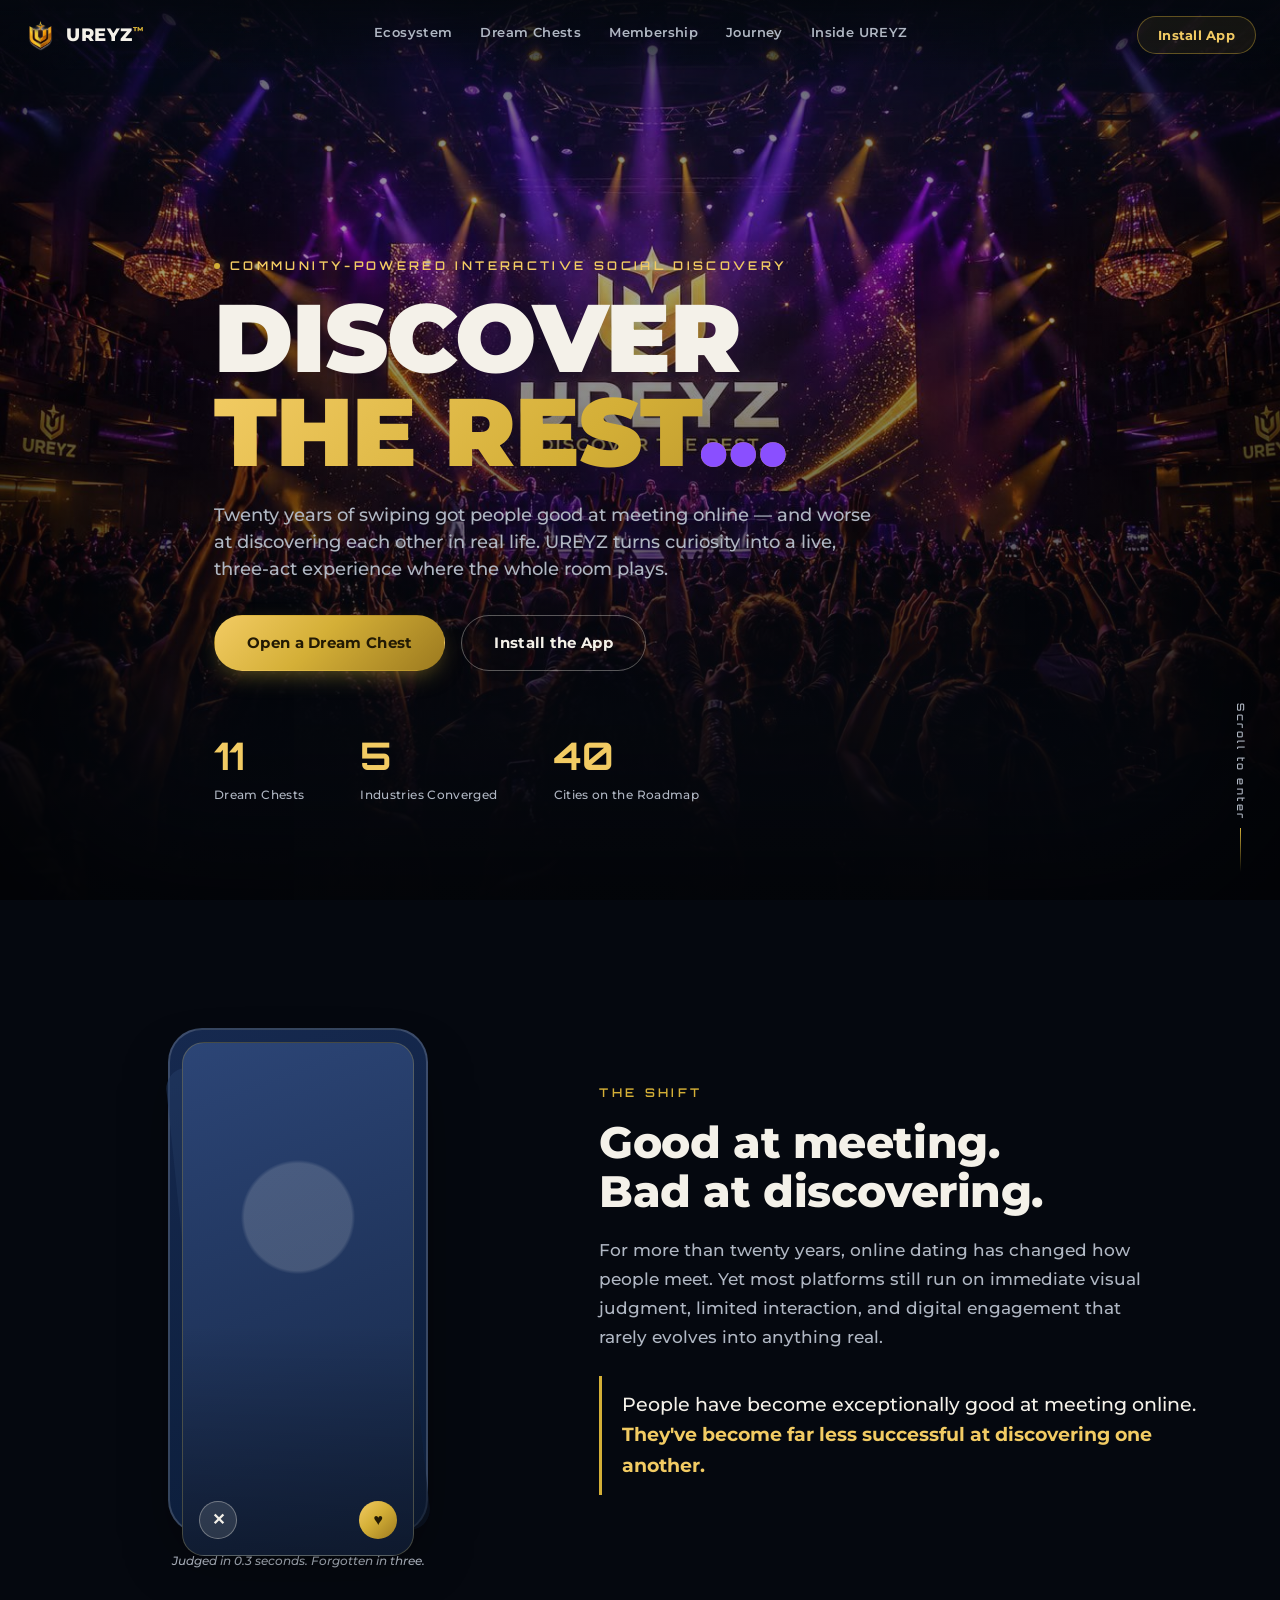
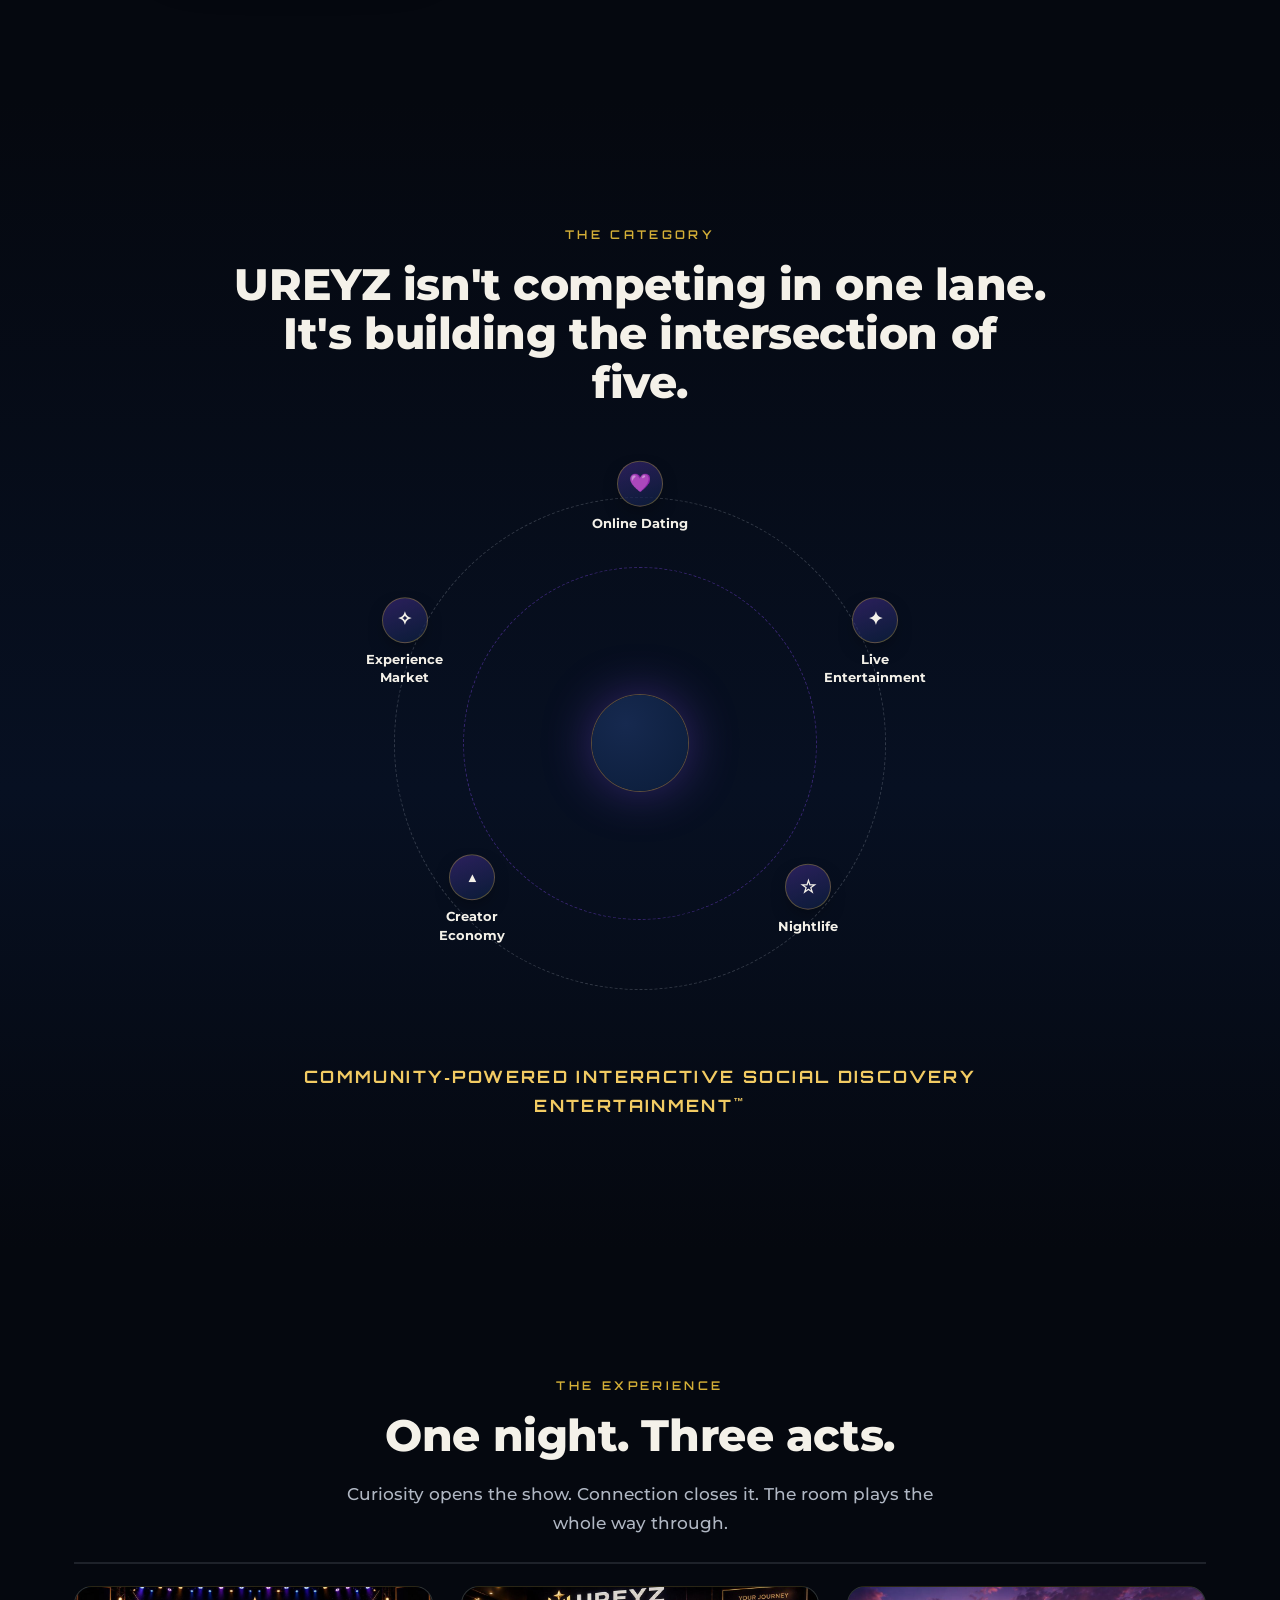
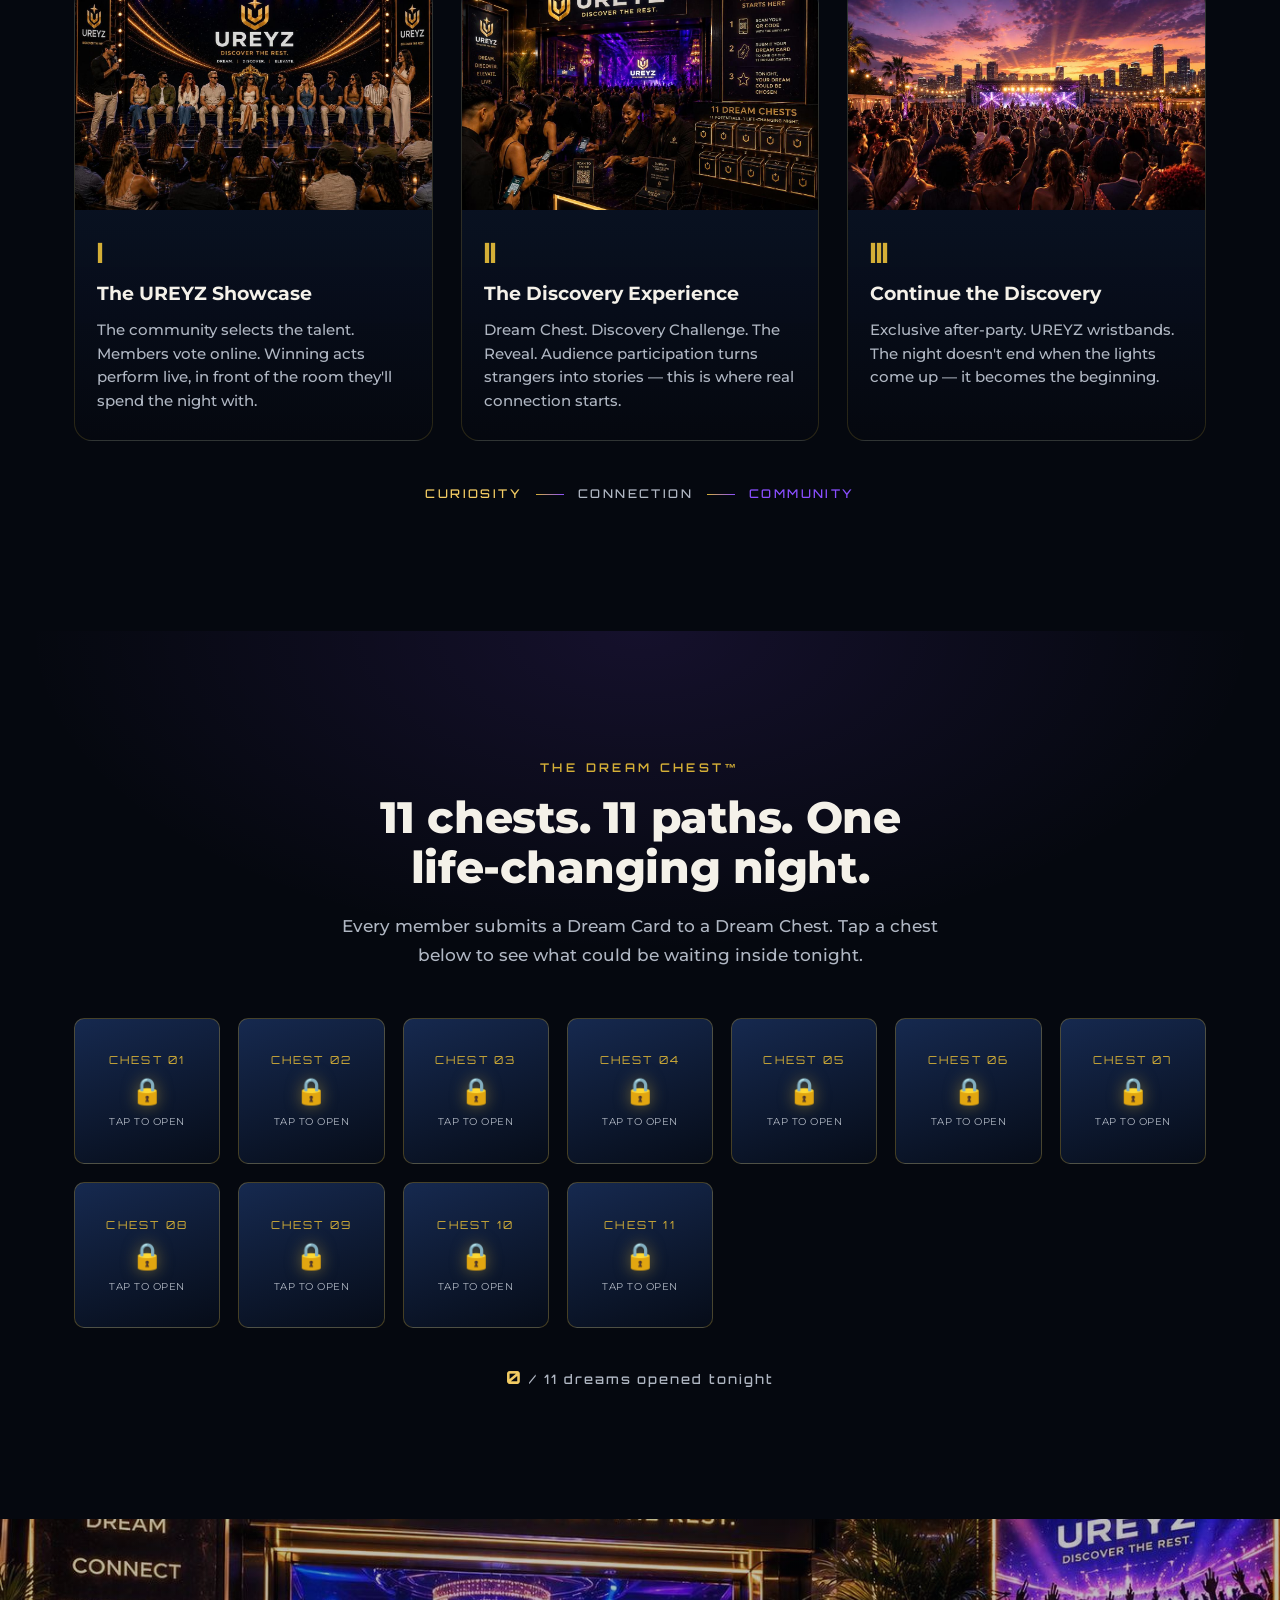
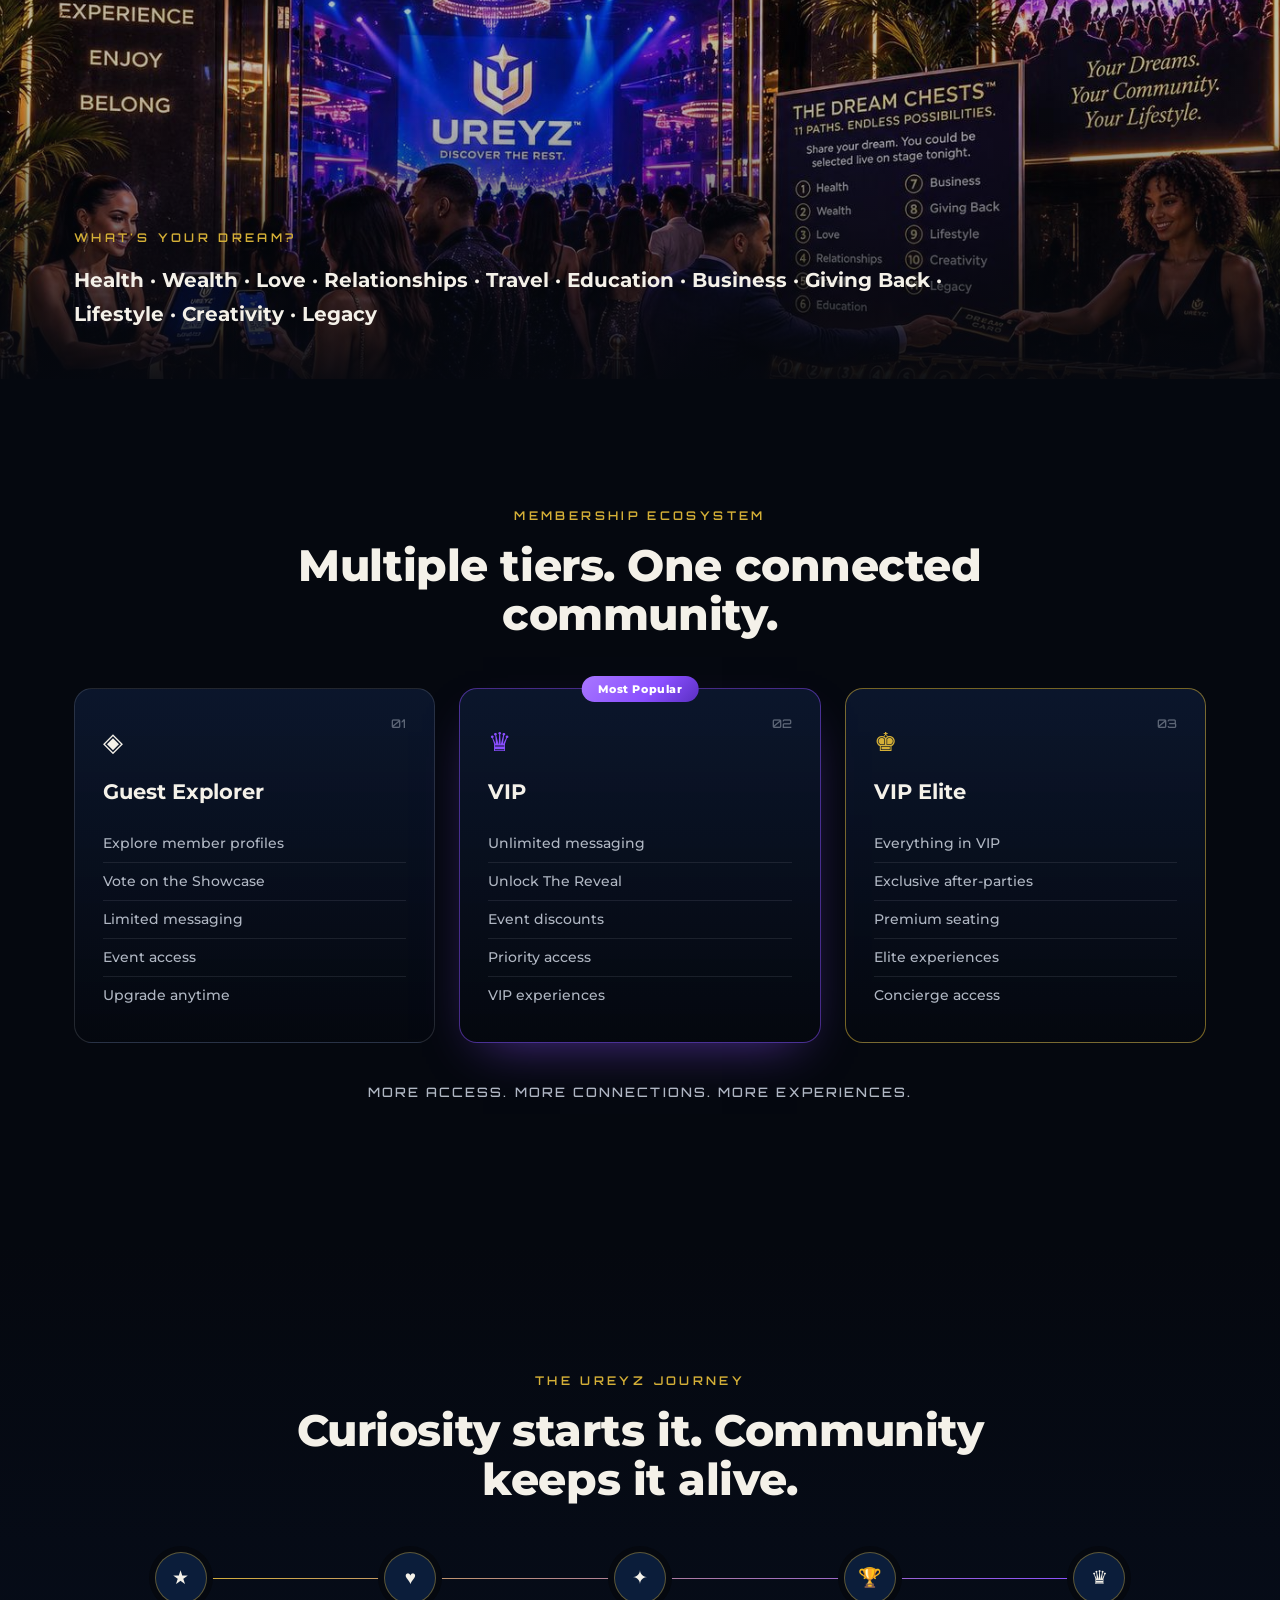
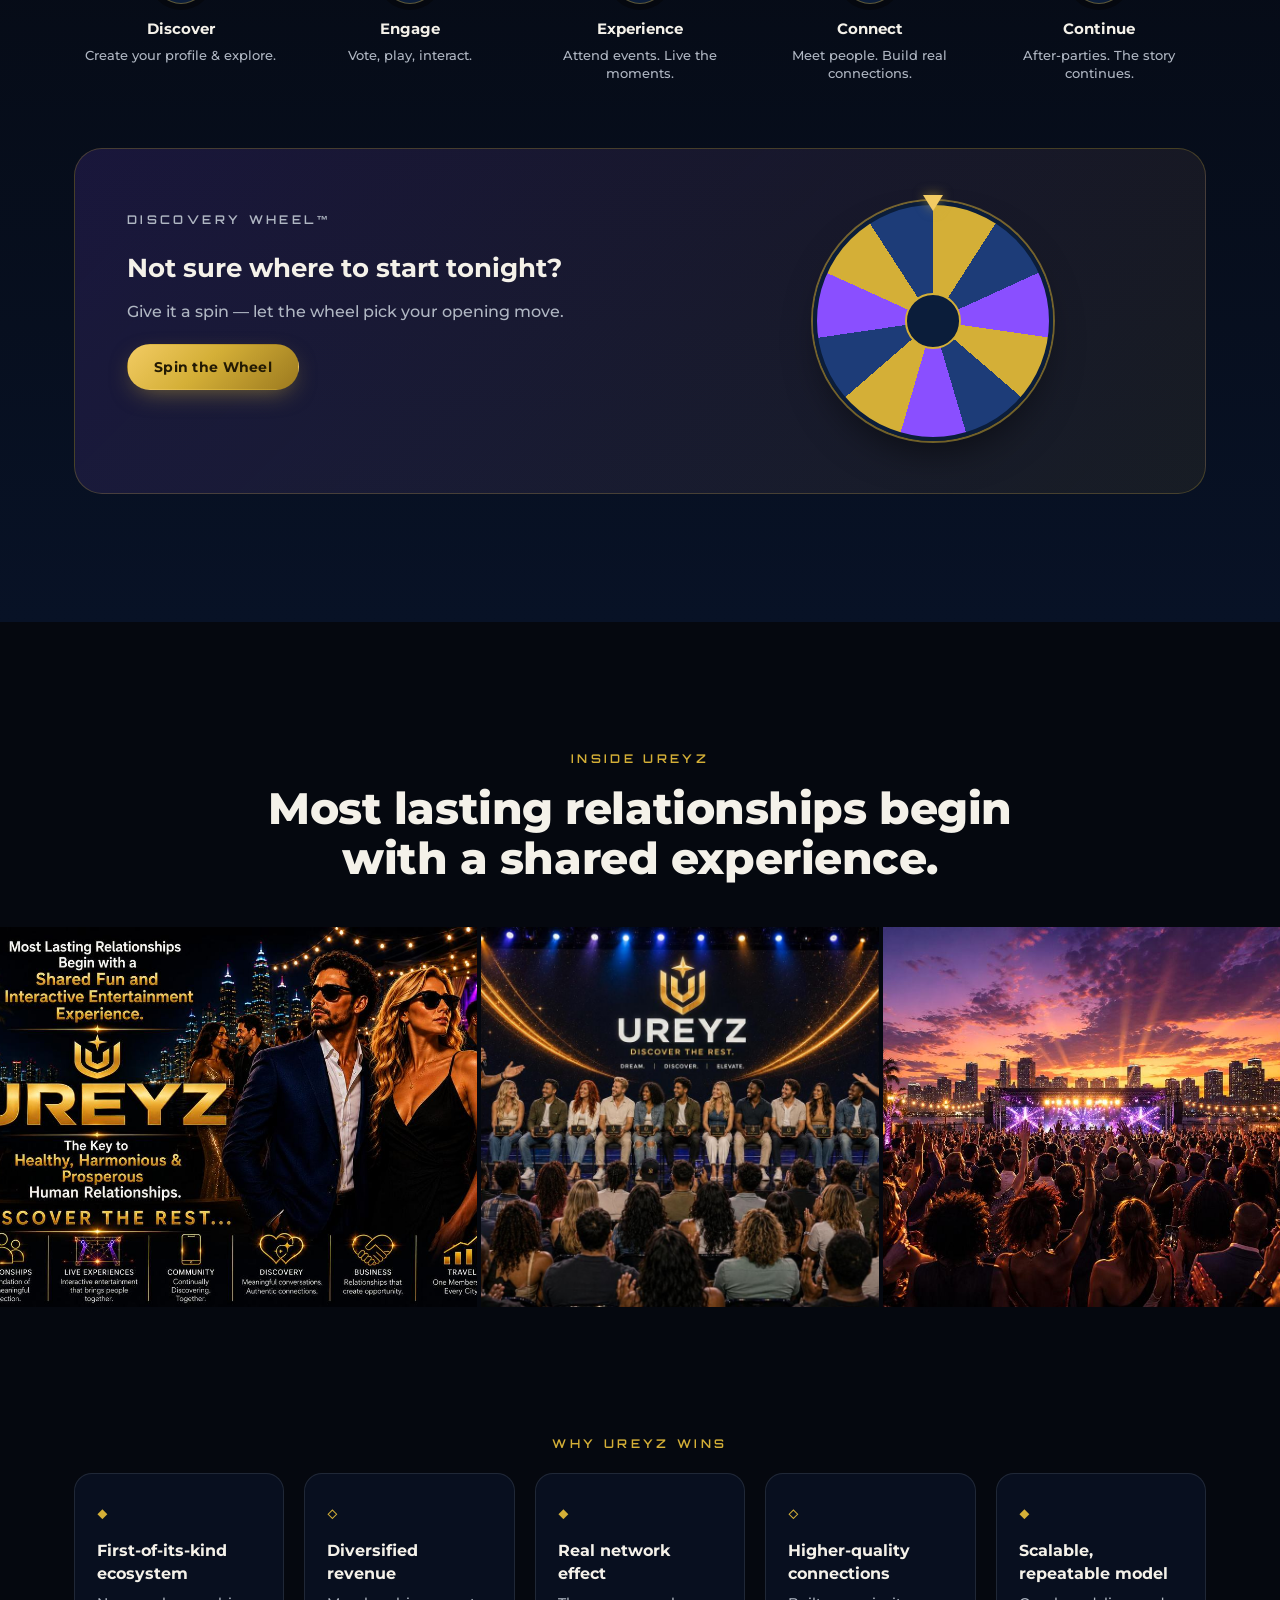
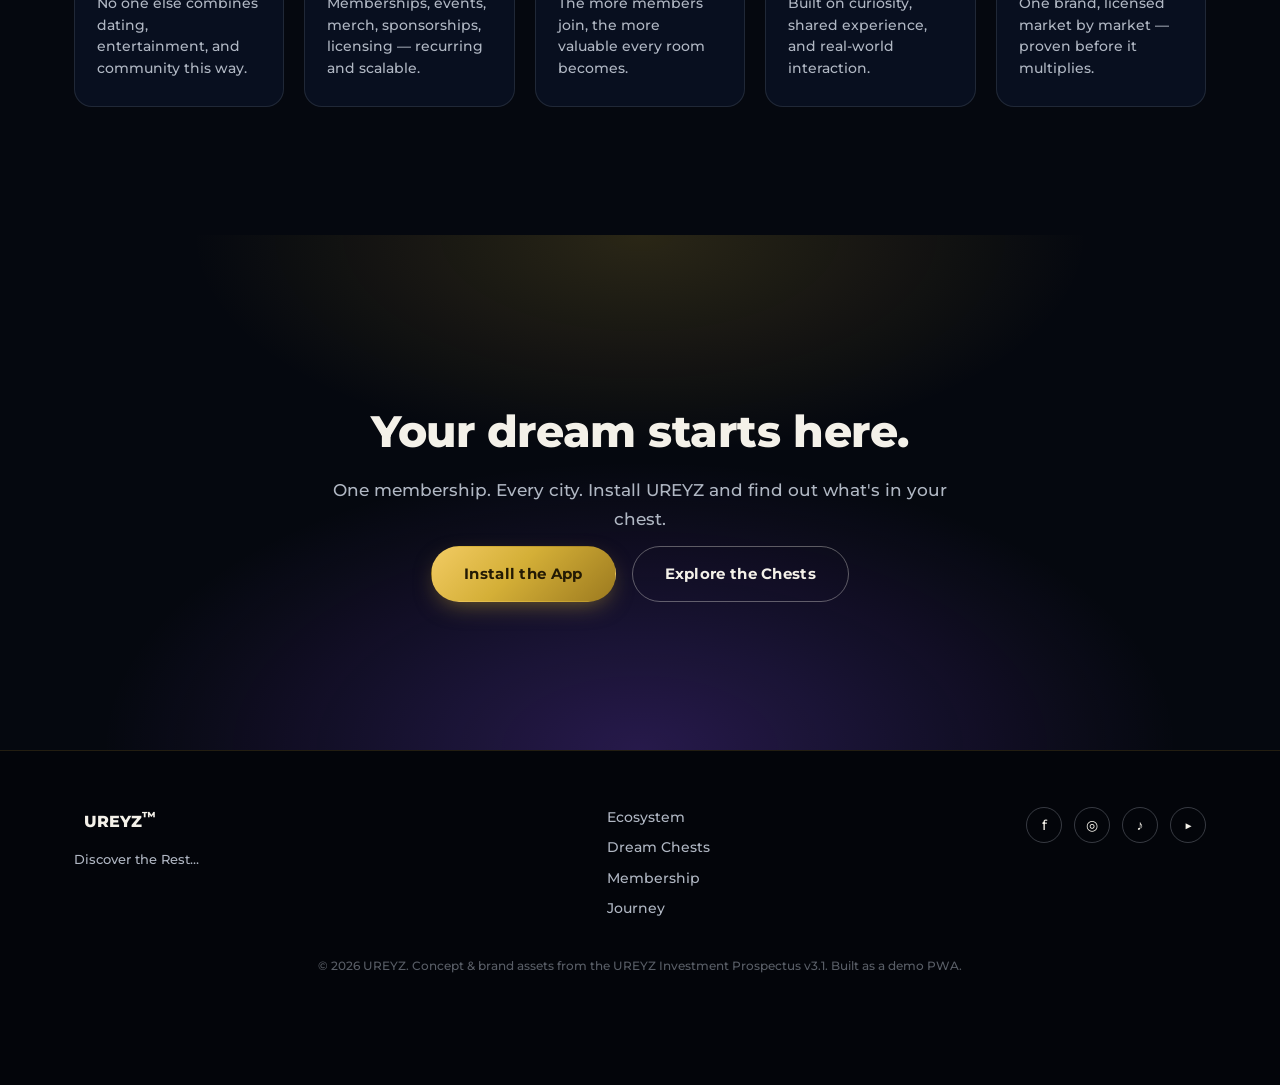
==== standalone.html @ c26787ba "Add files via upload" ====
<!DOCTYPE html>
<html lang="en">
<head>
<meta charset="UTF-8">
<meta name="viewport" content="width=device-width, initial-scale=1, viewport-fit=cover">
<title>UREYZ — Discover the Rest.</title>
<meta name="description" content="UREYZ is community-powered interactive social discovery entertainment. Dream Chests, live showcases, and real connections — one membership, every city.">
<meta name="theme-color" content="#0B1D3A">

<meta name="apple-mobile-web-app-capable" content="yes">
<meta name="apple-mobile-web-app-status-bar-style" content="black-translucent">
<meta name="apple-mobile-web-app-title" content="UREYZ">

<link rel="preconnect" href="https://fonts.googleapis.com">
<link rel="preconnect" href="https://fonts.gstatic.com" crossorigin>
<link href="https://fonts.googleapis.com/css2?family=Montserrat:ital,wght@0,400;0,500;0,600;0,700;0,800;0,900;1,600&family=Orbitron:wght@500;700;900&display=swap" rel="stylesheet">

<style>
/* =========================================================
   UREYZ — Design Tokens
   Navy #0B1D3A · Void #05080F · Royal Blue #1D3C78
   Gold #D4AF37 · Purple #8A4FFF · Silver #B0B7C3
   Display/Body: Montserrat · HUD accent: Orbitron
   ========================================================= */
:root{
  --navy: #0B1D3A;
  --void: #05080F;
  --royal: #1D3C78;
  --royal-soft: #16294f;
  --gold: #D4AF37;
  --gold-bright: #F2CB63;
  --purple: #8A4FFF;
  --purple-soft: #6a3ad1;
  --silver: #B0B7C3;
  --ivory: #F4F1E9;

  --grad-gold: linear-gradient(135deg, #F2CB63 0%, #D4AF37 45%, #9c7a1f 100%);
  --grad-purple: linear-gradient(135deg, #a877ff 0%, #8A4FFF 60%, #5a2fc2 100%);
  --grad-bg: radial-gradient(120% 100% at 50% -10%, #142a52 0%, #0B1D3A 45%, #05080F 100%);

  --font-display: 'Montserrat', sans-serif;
  --font-hud: 'Orbitron', sans-serif;

  --radius-sm: 10px;
  --radius-md: 18px;
  --radius-lg: 28px;

  --ease: cubic-bezier(.16,.84,.44,1);
  --section-pad: clamp(64px, 10vw, 128px);
}

*,*::before,*::after{ box-sizing:border-box; }
html{ scroll-behavior:smooth; scroll-padding-top:84px; overflow-x:hidden; width:100%; }
@media (prefers-reduced-motion: reduce){
  html{ scroll-behavior:auto; }
  *{ animation-duration:0.001ms !important; animation-iteration-count:1 !important; transition-duration:0.001ms !important; }
}

body{
  margin:0;
  background:var(--void);
  color:var(--ivory);
  font-family:var(--font-display);
  font-weight:500;
  line-height:1.5;
  -webkit-font-smoothing:antialiased;
  overflow-x:hidden;
}

img{ max-width:100%; display:block; }
a{ color:inherit; text-decoration:none; }
ul{ margin:0; padding:0; list-style:none; }
button{ font-family:inherit; cursor:pointer; }

::selection{ background:var(--gold); color:var(--navy); }

.section-inner{
  max-width:1180px;
  margin:0 auto;
  padding:0 24px;
}

.eyebrow{
  font-family:var(--font-hud);
  font-size:12px;
  letter-spacing:.28em;
  text-transform:uppercase;
  color:var(--gold);
  font-weight:600;
  display:flex;
  align-items:center;
  gap:10px;
  margin:0 0 16px;
}
.eyebrow-hero{ color:var(--gold-bright); }
.eyebrow .dot{ width:6px; height:6px; border-radius:50%; background:var(--gold); box-shadow:0 0 10px var(--gold); }
.eyebrow-center{ justify-content:center; text-align:center; }

.h2{
  font-size:clamp(28px, 4vw, 44px);
  font-weight:800;
  line-height:1.12;
  margin:0 0 20px;
  letter-spacing:-.01em;
}
.h2-center{ text-align:center; max-width:820px; margin-left:auto; margin-right:auto; }

.lead{ color:var(--silver); font-size:17px; line-height:1.7; max-width:52ch; margin:0 0 12px; }
.lead-center{ text-align:center; max-width:640px; margin-left:auto; margin-right:auto; }

.callout{
  font-size:19px;
  line-height:1.6;
  color:var(--ivory);
  border-left:3px solid var(--gold);
  padding:14px 0 14px 20px;
  margin-top:24px;
}
.callout strong{ color:var(--gold-bright); }

/* ---------- buttons ---------- */
.btn{
  display:inline-flex;
  align-items:center;
  justify-content:center;
  gap:8px;
  border-radius:999px;
  border:1px solid transparent;
  padding:13px 26px;
  font-weight:700;
  font-size:14px;
  letter-spacing:.02em;
  transition:transform .25s var(--ease), box-shadow .25s var(--ease), background .25s var(--ease), border-color .25s var(--ease);
  white-space:nowrap;
}
.btn-lg{ padding:16px 32px; font-size:15px; }
.btn-gold{
  background:var(--grad-gold);
  color:#231a04;
  box-shadow:0 8px 24px -8px rgba(212,175,55,.55);
}
.btn-gold:hover{ transform:translateY(-2px); box-shadow:0 12px 30px -8px rgba(212,175,55,.7); }
.btn-outline{
  background:transparent;
  border-color:rgba(244,241,233,.35);
  color:var(--ivory);
}
.btn-outline:hover{ border-color:var(--gold); color:var(--gold-bright); transform:translateY(-2px); }
.btn-ghost{
  background:rgba(212,175,55,.08);
  border-color:rgba(212,175,55,.4);
  color:var(--gold-bright);
  padding:10px 20px;
  font-size:13px;
}
.btn-ghost:hover{ background:rgba(212,175,55,.16); }

/* =========================================================
   BOOT / LOADER
   ========================================================= */
.boot{
  position:fixed; inset:0; z-index:999;
  background:var(--grad-bg);
  display:flex; flex-direction:column; align-items:center; justify-content:center; gap:14px;
  transition:opacity .6s ease, visibility .6s ease;
}
.boot.hide{ opacity:0; visibility:hidden; pointer-events:none; }
.boot-mark{ position:relative; width:96px; height:96px; animation:bootPop 1.1s var(--ease); }
.boot-shield{ width:100%; height:100%; object-fit:contain; filter:drop-shadow(0 0 24px rgba(212,175,55,.55)); }
.boot-spark{
  position:absolute; top:-6px; left:50%; width:4px; height:4px;
  background:#fff; border-radius:50%;
  box-shadow:0 0 20px 6px rgba(255,255,255,.9);
  animation:sparkFade 1.4s ease-in-out infinite;
}
@keyframes bootPop{ 0%{ transform:scale(.4) rotate(-12deg); opacity:0; } 60%{ transform:scale(1.08) rotate(3deg); opacity:1; } 100%{ transform:scale(1) rotate(0); } }
@keyframes sparkFade{ 0%,100%{ opacity:.2; } 50%{ opacity:1; } }
.boot-word{ font-size:28px; font-weight:900; letter-spacing:.14em; opacity:0; animation:bootWord .6s .4s var(--ease) forwards; }
.boot-line{ font-family:var(--font-hud); font-size:11px; letter-spacing:.3em; color:var(--gold); opacity:0; animation:bootWord .6s .7s var(--ease) forwards; }
@keyframes bootWord{ from{ opacity:0; transform:translateY(10px);} to{ opacity:1; transform:translateY(0);} }

/* =========================================================
   TOP NAV
   ========================================================= */
.topnav{
  position:fixed; top:0; left:0; right:0; z-index:200;
  display:flex; align-items:center; justify-content:space-between;
  padding:16px 24px;
  background:linear-gradient(to bottom, rgba(5,8,15,.85), rgba(5,8,15,0));
  backdrop-filter:blur(0px);
  transition:background .35s ease, backdrop-filter .35s ease, padding .35s ease;
}
.topnav.scrolled{
  background:rgba(7,14,28,.72);
  backdrop-filter:blur(14px);
  padding:11px 24px;
  box-shadow:0 1px 0 rgba(212,175,55,.15), 0 10px 30px -20px rgba(0,0,0,.6);
}
.brand{ display:flex; align-items:center; gap:10px; }
.brand-mark{ width:32px; height:32px; object-fit:contain; }
.brand-word{ font-weight:800; font-size:18px; letter-spacing:.04em; }
.brand-word sup{ color:var(--gold); font-size:10px; }
.topnav-links{ display:flex; gap:28px; }
.topnav-links a{
  font-size:13px; font-weight:600; letter-spacing:.03em; color:var(--silver);
  position:relative; padding-bottom:4px;
  transition:color .2s ease;
}
.topnav-links a::after{
  content:''; position:absolute; left:0; bottom:0; width:0; height:1px; background:var(--gold);
  transition:width .25s ease;
}
.topnav-links a:hover{ color:var(--ivory); }
.topnav-links a:hover::after{ width:100%; }

.hamburger{ display:none; background:none; border:0; width:36px; height:28px; position:relative; padding:0; }
.hamburger span{ position:absolute; left:0; right:0; height:2px; background:var(--ivory); border-radius:2px; transition:transform .3s ease, opacity .3s ease; }
.hamburger span:nth-child(1){ top:2px; }
.hamburger span:nth-child(2){ top:13px; }
.hamburger span:nth-child(3){ top:24px; }
.hamburger.open span:nth-child(1){ transform:translateY(11px) rotate(45deg); }
.hamburger.open span:nth-child(2){ opacity:0; }
.hamburger.open span:nth-child(3){ transform:translateY(-11px) rotate(-45deg); }

.drawer{
  position:fixed; top:0; right:0; bottom:0; width:min(78vw, 320px); z-index:199;
  background:var(--navy); border-left:1px solid rgba(212,175,55,.2);
  display:flex; flex-direction:column; gap:22px;
  padding:100px 28px 40px;
  transform:translateX(100%);
  transition:transform .4s var(--ease);
}
.drawer.open{ transform:translateX(0); }
.drawer a{ font-size:18px; font-weight:700; }

/* =========================================================
   HERO
   ========================================================= */
.hero{
  position:relative; min-height:100svh; display:flex; align-items:flex-end;
  overflow:hidden;
}
.hero-bg{ position:absolute; inset:0; }
.hero-bg img{ width:100%; height:100%; object-fit:cover; object-position:center 30%; transform:scale(1.06); }
.hero-scrim{ position:absolute; inset:0; background:linear-gradient(to top, rgba(5,8,15,.98) 8%, rgba(5,8,15,.55) 45%, rgba(5,8,15,.35) 70%, rgba(11,29,58,.55) 100%); }
.hero-vignette{ position:absolute; inset:0; box-shadow:inset 0 0 180px 40px rgba(0,0,0,.65); pointer-events:none; }

.hero-content{ position:relative; z-index:2; padding:0 24px clamp(64px, 9vw, 96px); max-width:900px; margin:0 auto; width:100%; }
.hero-title{ margin:0 0 22px; font-weight:900; text-transform:uppercase; }
.hero-title .line{ display:block; font-size:clamp(44px, 10vw, 96px); line-height:.98; letter-spacing:-.01em; opacity:0; transform:translateY(24px); animation:riseIn .8s var(--ease) forwards; }
.hero-title .line:nth-child(1){ animation-delay:.15s; }
.hero-title .line-accent{ background:var(--grad-gold); -webkit-background-clip:text; background-clip:text; color:transparent; -webkit-text-fill-color:transparent; animation-delay:.32s; }
.ellipsis{ color:var(--purple); -webkit-text-fill-color:var(--purple); }
@keyframes riseIn{ to{ opacity:1; transform:translateY(0); } }

.hero-sub{ color:var(--silver); font-size:clamp(15px,2vw,18px); max-width:56ch; margin:0 0 32px; opacity:0; animation:riseIn .8s .5s var(--ease) forwards; }
.hero-cta{ display:flex; flex-wrap:wrap; gap:16px; opacity:0; animation:riseIn .8s .65s var(--ease) forwards; }
.hero-cta-center{ justify-content:center; }

.hero-stats{ display:flex; gap:clamp(20px,5vw,56px); margin-top:56px; opacity:0; animation:riseIn .8s .8s var(--ease) forwards; }
.hstat{ display:flex; flex-direction:column; }
.hstat-num{ font-family:var(--font-hud); font-size:clamp(26px,4vw,38px); font-weight:700; color:var(--gold-bright); }
.hstat-label{ font-size:12px; color:var(--silver); letter-spacing:.03em; margin-top:2px; }

.scroll-cue{ position:absolute; right:32px; bottom:28px; z-index:2; display:flex; flex-direction:column; align-items:center; gap:8px; }
.scroll-cue span{ font-family:var(--font-hud); font-size:10px; letter-spacing:.25em; color:var(--silver); writing-mode:vertical-rl; }
.scroll-cue-line{ width:1px; height:44px; background:linear-gradient(to bottom, var(--gold), transparent); position:relative; overflow:hidden; }
.scroll-cue-line::after{ content:''; position:absolute; top:-44px; left:0; width:1px; height:44px; background:var(--ivory); animation:cueDrop 2s ease-in-out infinite; }
@keyframes cueDrop{ 0%{ top:-44px; } 100%{ top:44px; } }
@media (max-width:720px){ .scroll-cue{ display:none; } }

/* =========================================================
   REVEAL (scroll animation utility)
   ========================================================= */
.reveal{ opacity:0; transform:translateY(28px); transition:opacity .7s var(--ease), transform .7s var(--ease); }
.reveal.in{ opacity:1; transform:translateY(0); }

/* =========================================================
   SHIFT / PROBLEM
   ========================================================= */
.shift{ padding:var(--section-pad) 0; background:var(--void); }
.shift-grid{ display:grid; grid-template-columns:.85fr 1.15fr; gap:clamp(32px,6vw,80px); align-items:center; }
@media (max-width:860px){ .shift-grid{ grid-template-columns:1fr; } }

.phone-mock{ position:relative; width:min(260px, 100%); margin:0 auto; }
.phone-notch{ position:relative; width:100%; aspect-ratio:9/17.5; border-radius:34px; border:2px solid rgba(176,183,195,.25); background:linear-gradient(160deg, var(--royal-soft), var(--navy)); box-shadow:0 30px 60px -20px rgba(0,0,0,.7); }
.swipe-card{ position:absolute; inset:14px; border-radius:22px; overflow:hidden; }
.swipe-card-back{ background:linear-gradient(160deg,#233a63,#111f38); transform:rotate(-6deg) scale(.94); opacity:.6; }
.swipe-card-front{ background:linear-gradient(160deg,#2c4576,#152645); border:1px solid rgba(212,175,55,.25); animation:swipeSway 4s ease-in-out infinite; }
.swipe-face{ position:absolute; inset:0; background:
  radial-gradient(circle at 50% 34%, rgba(176,183,195,.25) 0 15%, transparent 16%),
  linear-gradient(to bottom, transparent 55%, rgba(0,0,0,.35)); }
.swipe-choice{ position:absolute; bottom:16px; width:38px; height:38px; border-radius:50%; display:flex; align-items:center; justify-content:center; font-size:16px; font-weight:800; }
.swipe-x{ left:16px; background:rgba(244,241,233,.12); color:#F4F1E9; border:1px solid rgba(244,241,233,.35); }
.swipe-heart{ right:16px; background:var(--grad-gold); color:#231a04; }
@keyframes swipeSway{ 0%,100%{ transform:rotate(0deg) translateY(0); } 50%{ transform:rotate(2deg) translateY(-6px); } }
.swipe-caption{ text-align:center; font-size:12px; color:var(--silver); margin-top:18px; font-style:italic; }

.shift-copy{ }

/* =========================================================
   CATEGORY / ORBIT (opportunity)
   ========================================================= */
.category{ padding:var(--section-pad) 0; background:linear-gradient(180deg, var(--void), #071022 60%, var(--void)); position:relative; }
.orbit-wrap{ position:relative; width:min(560px, 92vw); aspect-ratio:1/1; margin:56px auto 40px; display:flex; align-items:center; justify-content:center; }
.orbit-core{ width:96px; height:96px; border-radius:50%; background:radial-gradient(circle at 35% 30%, #16294f, var(--navy)); display:flex; align-items:center; justify-content:center; box-shadow:0 0 0 1px rgba(212,175,55,.35), 0 0 50px rgba(138,79,255,.35); z-index:2; }
.orbit-core img{ width:52px; height:52px; object-fit:contain; }
.orbit-ring{ position:absolute; inset:6%; border-radius:50%; border:1px dashed rgba(176,183,195,.25); animation:spin 60s linear infinite; }
.orbit-ring::before, .orbit-ring::after{ content:''; position:absolute; inset:14%; border-radius:50%; border:1px dashed rgba(138,79,255,.2); }
@keyframes spin{ to{ transform:rotate(360deg); } }

.orbit-list{ position:absolute; inset:0; }
.orbit-item{
  position:absolute; display:flex; flex-direction:column; align-items:center; gap:8px;
  width:120px; text-align:center; font-size:12.5px; font-weight:700; color:var(--ivory);
  transform:translate(-50%,-50%);
}
.orbit-ico{ width:46px; height:46px; border-radius:50%; display:flex; align-items:center; justify-content:center; font-size:18px; background:linear-gradient(160deg, rgba(138,79,255,.28), rgba(11,29,58,.9)); border:1px solid rgba(212,175,55,.35); box-shadow:0 8px 20px -8px rgba(0,0,0,.6); }
.oi-1{ top:6%; left:50%; }
.oi-2{ top:32%; left:92%; }
.oi-3{ top:78%; left:80%; }
.oi-4{ top:78%; left:20%; }
.oi-5{ top:32%; left:8%; }
@media (max-width:560px){
  .orbit-item{ width:88px; font-size:11px; }
  .orbit-ico{ width:38px; height:38px; }
}

.category-tag{
  text-align:center; font-family:var(--font-hud); font-weight:700; letter-spacing:.14em;
  font-size:clamp(13px,2.4vw,17px); color:var(--gold-bright); max-width:760px; margin:0 auto;
  line-height:1.7;
}
.tm{ font-size:.6em; vertical-align:super; }

/* =========================================================
   ACTS (three-act experience)
   ========================================================= */
.acts{ padding:var(--section-pad) 0; background:var(--void); }
.act-track{ position:relative; display:grid; grid-template-columns:repeat(3,1fr); gap:28px; margin-top:48px; }
.act-progress{ position:absolute; top:-24px; left:0; right:0; height:2px; background:rgba(176,183,195,.15); }
.act-progress-fill{ height:100%; width:0%; background:var(--grad-gold); transition:width 1.2s var(--ease); }
@media (max-width:900px){ .act-track{ grid-template-columns:1fr; } }

.act-card{
  background:linear-gradient(180deg, rgba(29,60,120,.35), rgba(5,8,15,.6));
  border:1px solid rgba(212,175,55,.18);
  border-radius:var(--radius-md);
  overflow:hidden;
  transition:transform .35s var(--ease), border-color .35s ease, box-shadow .35s ease;
}
.act-card:hover{ transform:translateY(-6px); border-color:rgba(212,175,55,.5); box-shadow:0 20px 44px -20px rgba(0,0,0,.65); }
.act-media{ aspect-ratio:16/10; overflow:hidden; }
.act-media img{ width:100%; height:100%; object-fit:cover; transition:transform .6s ease; }
.act-card:hover .act-media img{ transform:scale(1.06); }
.act-body{ padding:22px 22px 26px; position:relative; }
.act-num{ font-family:var(--font-hud); font-size:28px; font-weight:900; color:var(--gold); display:block; margin-bottom:6px; }
.act-body h3{ margin:0 0 10px; font-size:19px; }
.act-body p{ margin:0; color:var(--silver); font-size:14.5px; line-height:1.65; }

.act-flow{ display:flex; align-items:center; justify-content:center; gap:14px; margin-top:44px; font-family:var(--font-hud); letter-spacing:.2em; font-size:12px; color:var(--silver); text-transform:uppercase; }
.act-flow i{ width:28px; height:1px; background:linear-gradient(to right, var(--gold), var(--purple)); }
.act-flow span:nth-child(1){ color:var(--gold-bright); }
.act-flow span:nth-child(5){ color:var(--purple); }

/* =========================================================
   DREAM CHESTS (signature interactive grid)
   ========================================================= */
.chests-section{ padding:var(--section-pad) 0; background:radial-gradient(80% 60% at 50% 0%, rgba(138,79,255,.12), transparent 60%), var(--void); }
.chest-grid{
  display:grid; grid-template-columns:repeat(auto-fit, minmax(140px,1fr)); gap:18px; margin-top:48px;
}
.chest{
  position:relative; aspect-ratio:1/1; border-radius:var(--radius-sm);
  background:linear-gradient(160deg, #16294f, #060c18);
  border:1px solid rgba(212,175,55,.3);
  cursor:pointer; overflow:hidden;
  perspective:800px;
  transition:transform .3s var(--ease), box-shadow .3s var(--ease);
}
.chest:hover{ transform:translateY(-4px); box-shadow:0 16px 34px -14px rgba(212,175,55,.35); }
.chest:focus-visible{ outline:2px solid var(--gold); outline-offset:3px; }

.chest-face{ position:absolute; inset:0; display:flex; flex-direction:column; align-items:center; justify-content:center; gap:8px; transition:transform .55s var(--ease), opacity .4s ease; backface-visibility:hidden; }
.chest-num{ font-family:var(--font-hud); font-size:11px; letter-spacing:.2em; color:var(--gold); }
.chest-lock{ font-size:26px; color:var(--gold-bright); filter:drop-shadow(0 0 8px rgba(212,175,55,.5)); }
.chest-hint{ font-size:10px; color:var(--silver); letter-spacing:.05em; text-transform:uppercase; }

.chest-back{ position:absolute; inset:0; display:flex; flex-direction:column; align-items:center; justify-content:center; gap:6px; padding:10px; text-align:center; background:linear-gradient(160deg, rgba(138,79,255,.35), rgba(11,29,58,.95)); opacity:0; transform:scale(.7) rotateY(90deg); transition:opacity .4s ease, transform .55s var(--ease); }
.chest-icon{ font-size:24px; }
.chest-label{ font-size:12.5px; font-weight:800; color:var(--ivory); }

.chest.opened{ border-color:var(--gold); background:linear-gradient(160deg, #23305e, #0a1226); }
.chest.opened .chest-face{ opacity:0; transform:scale(.8) rotateY(-90deg); pointer-events:none; }
.chest.opened .chest-back{ opacity:1; transform:scale(1) rotateY(0); }

.burst{ position:absolute; inset:0; pointer-events:none; }
.burst span{
  position:absolute; top:50%; left:50%; width:6px; height:6px; border-radius:50%;
  background:var(--gold-bright);
  opacity:0;
}
.chest.bursting .burst span{ animation:burstOut .7s ease-out forwards; }
@keyframes burstOut{
  0%{ opacity:1; transform:translate(-50%,-50%) scale(1); }
  100%{ opacity:0; transform:translate(calc(-50% + var(--bx)), calc(-50% + var(--by))) scale(.3); }
}

.chest-status{ text-align:center; margin-top:36px; font-family:var(--font-hud); letter-spacing:.15em; font-size:13px; color:var(--silver); }
.chest-status #chestCount{ color:var(--gold-bright); font-size:18px; font-weight:800; }

/* =========================================================
   VIP STRIP
   ========================================================= */
.vip-strip{ position:relative; height:clamp(280px,42vw,460px); overflow:hidden; }
.vip-strip img{ width:100%; height:100%; object-fit:cover; object-position:center 30%; }
.vip-strip::after{ content:''; position:absolute; inset:0; background:linear-gradient(to top, rgba(5,8,15,.95), rgba(5,8,15,.25) 60%); }
.vip-strip-copy{ position:absolute; left:0; right:0; bottom:0; padding:32px 24px clamp(28px,5vw,48px); max-width:1180px; margin:0 auto; z-index:2; }
.vip-strip-copy h3{ font-size:clamp(14px,2.2vw,20px); font-weight:700; color:var(--ivory); max-width:900px; line-height:1.7; margin:0; }

/* =========================================================
   MEMBERSHIP TIERS
   ========================================================= */
.tiers{ padding:var(--section-pad) 0; background:var(--void); }
.tier-grid{ display:grid; grid-template-columns:repeat(3,1fr); gap:24px; margin-top:48px; }
@media (max-width:900px){ .tier-grid{ grid-template-columns:1fr; max-width:380px; margin-left:auto; margin-right:auto; } }

.tier-card{
  position:relative; border-radius:var(--radius-md); padding:34px 28px 28px;
  border:1px solid rgba(176,183,195,.18);
  background:linear-gradient(180deg, rgba(29,60,120,.28), rgba(5,8,15,.7));
  transition:transform .35s var(--ease), box-shadow .35s var(--ease);
}
.tier-card:hover{ transform:translateY(-8px); }
.tier-icon{ font-size:26px; margin-bottom:14px; }
.tier-rank{ position:absolute; top:26px; right:28px; font-family:var(--font-hud); font-size:12px; color:rgba(176,183,195,.5); }
.tier-card h3{ font-size:21px; margin:0 0 18px; }
.tier-card ul li{ font-size:14px; color:var(--silver); padding:8px 0; border-top:1px solid rgba(176,183,195,.12); }
.tier-card ul li:first-child{ border-top:none; }
.tier-explorer{ }
.tier-vip{ border-color:rgba(138,79,255,.5); box-shadow:0 20px 50px -24px rgba(138,79,255,.6); transform:scale(1.03); }
.tier-vip .tier-icon{ color:var(--purple); }
.tier-badge{ position:absolute; top:-13px; left:50%; transform:translateX(-50%); background:var(--grad-purple); color:#fff; font-size:11px; font-weight:800; letter-spacing:.05em; padding:5px 16px; border-radius:999px; }
.tier-elite{ border-color:rgba(212,175,55,.55); }
.tier-elite .tier-icon{ color:var(--gold); }
@media (max-width:900px){ .tier-vip{ transform:scale(1); } }

.tiers-tag{ text-align:center; margin-top:40px; font-family:var(--font-hud); letter-spacing:.16em; font-size:13px; color:var(--silver); }

/* =========================================================
   JOURNEY
   ========================================================= */
.journey{ padding:var(--section-pad) 0; background:linear-gradient(180deg, var(--void), #081226); }
.journey-track{ display:grid; grid-template-columns:repeat(5,1fr); gap:16px; margin:48px 0 64px; position:relative; }
.journey-track::before{ content:''; position:absolute; top:26px; left:10%; right:10%; height:1px; background:linear-gradient(to right, var(--gold), var(--purple)); z-index:0; }
@media (max-width:760px){ .journey-track{ grid-template-columns:repeat(2,1fr); } .journey-track::before{ display:none; } }
.journey-step{ position:relative; z-index:1; text-align:center; }
.journey-ico{ width:52px; height:52px; margin:0 auto 14px; border-radius:50%; background:var(--navy); border:1px solid rgba(212,175,55,.4); display:flex; align-items:center; justify-content:center; font-size:19px; box-shadow:0 0 0 6px var(--void); }
.journey-step h4{ margin:0 0 6px; font-size:15px; }
.journey-step p{ margin:0; font-size:12.5px; color:var(--silver); }

.wheel-widget{
  display:grid; grid-template-columns:1.1fr .9fr; gap:48px; align-items:center;
  background:linear-gradient(135deg, rgba(138,79,255,.14), rgba(212,175,55,.08));
  border:1px solid rgba(212,175,55,.25); border-radius:var(--radius-lg); padding:clamp(28px,5vw,52px);
}
@media (max-width:760px){ .wheel-widget{ grid-template-columns:1fr; text-align:center; } .wheel-copy .btn{ margin:0 auto; } }
.wheel-copy h3{ font-size:clamp(19px,3vw,26px); margin:6px 0 12px; }
.wheel-copy p{ color:var(--silver); margin:0 0 20px; }
.wheel-result{ margin-top:16px; font-family:var(--font-hud); color:var(--gold-bright); font-size:14px; letter-spacing:.05em; min-height:20px; }

.wheel-visual{ position:relative; width:min(240px,100%); aspect-ratio:1/1; margin:0 auto; }
.wheel-pointer{ position:absolute; top:-6px; left:50%; transform:translateX(-50%); width:0; height:0; border-left:10px solid transparent; border-right:10px solid transparent; border-top:16px solid var(--gold-bright); z-index:3; filter:drop-shadow(0 0 6px rgba(212,175,55,.6)); }
.wheel-disc{
  width:100%; height:100%; border-radius:50%;
  background:conic-gradient(
    #D4AF37 0deg 32.7deg, #1D3C78 32.7deg 65.4deg, #8A4FFF 65.4deg 98.1deg,
    #D4AF37 98.1deg 130.8deg, #1D3C78 130.8deg 163.5deg, #8A4FFF 163.5deg 196.2deg,
    #D4AF37 196.2deg 229deg, #1D3C78 229deg 261.7deg, #8A4FFF 261.7deg 294.4deg,
    #D4AF37 294.4deg 327.1deg, #1D3C78 327.1deg 360deg
  );
  border:4px solid var(--navy);
  box-shadow:0 0 0 2px rgba(212,175,55,.5), 0 20px 40px -14px rgba(0,0,0,.6);
  transition:transform 3.2s cubic-bezier(.15,.8,.15,1);
  position:relative;
}
.wheel-disc::after{ content:''; position:absolute; inset:38%; border-radius:50%; background:var(--navy); border:2px solid var(--gold); }

/* =========================================================
   GALLERY
   ========================================================= */
.gallery{ padding:var(--section-pad) 0 0; background:var(--void); }
.gallery-strip{ display:grid; grid-template-columns:1.2fr 1fr 1fr; gap:4px; margin-top:44px; }
.gallery-strip img{ width:100%; height:clamp(220px,32vw,380px); object-fit:cover; filter:saturate(1.05); transition:transform .6s ease, filter .6s ease; }
.gallery-strip img:hover{ transform:scale(1.03); filter:saturate(1.2) brightness(1.05); }
@media (max-width:760px){ .gallery-strip{ grid-template-columns:1fr; } .gallery-strip img{ height:220px; } }

/* =========================================================
   WHY UREYZ WINS
   ========================================================= */
.why{ padding:var(--section-pad) 0; background:var(--void); }
.why-grid{ display:grid; grid-template-columns:repeat(auto-fit,minmax(210px,1fr)); gap:20px; margin-top:20px; }
.why-card{ padding:26px 22px; border-radius:var(--radius-md); background:rgba(29,60,120,.16); border:1px solid rgba(176,183,195,.15); transition:border-color .3s ease, transform .3s ease; }
.why-card:hover{ border-color:rgba(212,175,55,.5); transform:translateY(-4px); }
.why-ico{ color:var(--gold); font-size:18px; }
.why-card h4{ margin:12px 0 8px; font-size:15.5px; }
.why-card p{ margin:0; font-size:13.5px; color:var(--silver); line-height:1.6; }

/* =========================================================
   FINAL CTA
   ========================================================= */
.final-cta{ position:relative; padding:calc(var(--section-pad) + 20px) 0; text-align:center; overflow:hidden; }
.final-cta-bg{ position:absolute; inset:0; background:radial-gradient(60% 80% at 50% 100%, rgba(138,79,255,.25), transparent 70%), radial-gradient(50% 60% at 50% 0%, rgba(212,175,55,.18), transparent 70%), var(--void); }
.final-cta-inner{ position:relative; z-index:1; display:flex; flex-direction:column; align-items:center; }
.final-mark{ width:64px; margin-bottom:24px; filter:drop-shadow(0 0 24px rgba(212,175,55,.5)); }

/* =========================================================
   FOOTER
   ========================================================= */
.site-footer{ background:#03050a; padding:56px 0 110px; border-top:1px solid rgba(212,175,55,.15); }
.footer-grid{ display:flex; flex-wrap:wrap; justify-content:space-between; gap:32px; align-items:flex-start; }
.footer-brand{ display:flex; flex-wrap:wrap; align-items:center; gap:10px; max-width:260px; }
.footer-brand img{ width:26px; }
.footer-brand span{ font-weight:800; }
.footer-brand p{ width:100%; margin:6px 0 0; font-size:12.5px; color:var(--silver); }
.footer-links{ display:flex; flex-direction:column; gap:10px; font-size:13.5px; color:var(--silver); }
.footer-links a:hover{ color:var(--gold-bright); }
.footer-social{ display:flex; gap:12px; }
.footer-social a{ width:36px; height:36px; border-radius:50%; border:1px solid rgba(176,183,195,.3); display:flex; align-items:center; justify-content:center; font-size:14px; transition:border-color .2s ease, color .2s ease; }
.footer-social a:hover{ border-color:var(--gold); color:var(--gold-bright); }
.footer-fine{ text-align:center; font-size:11.5px; color:rgba(176,183,195,.5); margin:40px 0 0; }

/* =========================================================
   APP TAB BAR (mobile PWA shell)
   ========================================================= */
.tabbar{
  position:fixed; left:0; right:0; bottom:0; z-index:150;
  display:none;
  background:rgba(7,12,24,.92); backdrop-filter:blur(16px);
  border-top:1px solid rgba(212,175,55,.2);
  padding:8px 6px calc(8px + env(safe-area-inset-bottom));
  justify-content:space-around;
}
.tab{ display:flex; flex-direction:column; align-items:center; gap:3px; font-size:10.5px; color:var(--silver); font-weight:700; letter-spacing:.02em; padding:4px 6px; border-radius:10px; transition:color .2s ease; }
.tab-ico{ font-size:17px; }
.tab.active{ color:var(--gold-bright); }
@media (max-width:820px){
  .topnav-links{ display:none; }
  .install-btn{ display:none; }
  .hamburger{ display:block; }
  .tabbar{ display:flex; }
  body{ padding-bottom:64px; }
}

/* =========================================================
   TOAST
   ========================================================= */
.toast{
  position:fixed; left:50%; bottom:88px; transform:translate(-50%,20px);
  background:var(--navy); border:1px solid var(--gold); color:var(--ivory);
  padding:12px 22px; border-radius:999px; font-size:13.5px; font-weight:600;
  opacity:0; pointer-events:none; z-index:300;
  transition:opacity .35s ease, transform .35s ease;
  box-shadow:0 12px 30px -10px rgba(0,0,0,.6);
  white-space:nowrap;
}
.toast.show{ opacity:1; transform:translate(-50%,0); }
@media (max-width:820px){ .toast{ bottom:76px; } }


.shield-ico{ display:inline-block; background-image:url("[data-uri]"); background-repeat:no-repeat; background-position:center; background-size:contain; }

</style>
</head>
<body>

<!-- ================= LOADER ================= -->
<div class="boot" id="boot" aria-hidden="true">
  <div class="boot-mark">
    <span class="shield-ico boot-shield" role="img" aria-label="UREYZ"></span>
    <div class="boot-spark"></div>
  </div>
  <div class="boot-word">UREYZ</div>
  <div class="boot-line">DISCOVER THE REST…</div>
</div>

<!-- ================= TOP NAV ================= -->
<header class="topnav" id="topnav">
  <a href="#top" class="brand">
    <span class="shield-ico brand-mark" role="img" aria-label="UREYZ"></span>
    <span class="brand-word">UREYZ<sup>™</sup></span>
  </a>
  <nav class="topnav-links">
    <a href="#ecosystem">Ecosystem</a>
    <a href="#chests">Dream Chests</a>
    <a href="#tiers">Membership</a>
    <a href="#journey">Journey</a>
    <a href="#gallery">Inside UREYZ</a>
  </nav>
  <button class="btn btn-ghost install-btn" id="installBtn" hidden>
    <span>Install App</span>
  </button>
  <button class="hamburger" id="hamburger" aria-label="Open menu" aria-expanded="false">
    <span></span><span></span><span></span>
  </button>
</header>

<!-- mobile drawer -->
<div class="drawer" id="drawer">
  <a href="#ecosystem">Ecosystem</a>
  <a href="#chests">Dream Chests</a>
  <a href="#tiers">Membership</a>
  <a href="#journey">Journey</a>
  <a href="#gallery">Inside UREYZ</a>
  <button class="btn btn-gold" id="drawerInstall">Install App</button>
</div>

<main id="top">

  <!-- ================= HERO ================= -->
  <section class="hero" id="hero">
    <div class="hero-bg">
      <img src="[data-uri]" alt="Crowd at a UREYZ live showcase event" loading="eager">
      <div class="hero-scrim"></div>
      <div class="hero-vignette"></div>
    </div>

    <div class="hero-content">
      <p class="eyebrow eyebrow-hero"><span class="dot"></span>Community-Powered Interactive Social Discovery</p>
      <h1 class="hero-title">
        <span class="line">DISCOVER</span>
        <span class="line line-accent">THE REST<span class="ellipsis">…</span></span>
      </h1>
      <p class="hero-sub">Twenty years of swiping got people good at meeting online — and worse at discovering each other in real life. UREYZ turns curiosity into a live, three‑act experience where the whole room plays.</p>
      <div class="hero-cta">
        <a href="#chests" class="btn btn-gold btn-lg">
          <span>Open a Dream Chest</span>
        </a>
        <button class="btn btn-outline btn-lg" id="heroInstallBtn">
          <span>Install the App</span>
        </button>
      </div>

      <div class="hero-stats">
        <div class="hstat"><span class="hstat-num" data-count="11">0</span><span class="hstat-label">Dream Chests</span></div>
        <div class="hstat"><span class="hstat-num" data-count="5">0</span><span class="hstat-label">Industries Converged</span></div>
        <div class="hstat"><span class="hstat-num" data-count="40">0</span><span class="hstat-label">Cities on the Roadmap</span></div>
      </div>
    </div>

    <div class="scroll-cue" aria-hidden="true">
      <span>Scroll to enter</span>
      <div class="scroll-cue-line"></div>
    </div>
  </section>

  <!-- ================= THE SHIFT / PROBLEM ================= -->
  <section class="shift" id="shift">
    <div class="section-inner shift-grid">
      <div class="shift-visual">
        <div class="phone-mock">
          <div class="phone-notch"></div>
          <div class="swipe-card swipe-card-back">
            <div class="swipe-face"></div>
          </div>
          <div class="swipe-card swipe-card-front" id="swipeCard">
            <div class="swipe-face"></div>
            <div class="swipe-choice swipe-x">✕</div>
            <div class="swipe-choice swipe-heart">♥</div>
          </div>
          <div class="swipe-caption">Judged in 0.3 seconds. Forgotten in three.</div>
        </div>
      </div>
      <div class="shift-copy">
        <p class="eyebrow">The Shift</p>
        <h2 class="h2">Good at meeting.<br>Bad at discovering.</h2>
        <p class="lead">For more than twenty years, online dating has changed how people meet. Yet most platforms still run on immediate visual judgment, limited interaction, and digital engagement that rarely evolves into anything real.</p>
        <p class="callout">People have become exceptionally good at meeting online.<br><strong>They've become far less successful at discovering one another.</strong></p>
      </div>
    </div>
  </section>

  <!-- ================= THE CATEGORY / OPPORTUNITY ================= -->
  <section class="category" id="ecosystem">
    <div class="section-inner">
      <p class="eyebrow eyebrow-center">The Category</p>
      <h2 class="h2 h2-center">UREYZ isn't competing in one lane.<br>It's building the intersection of five.</h2>

      <div class="orbit-wrap">
        <div class="orbit-core">
          <span class="shield-ico" role="img" aria-label="UREYZ"></span>
        </div>
        <div class="orbit-ring"></div>
        <ul class="orbit-list">
          <li class="orbit-item oi-1"><span class="orbit-ico">💜</span><span>Online Dating</span></li>
          <li class="orbit-item oi-2"><span class="orbit-ico">✦</span><span>Live Entertainment</span></li>
          <li class="orbit-item oi-3"><span class="orbit-ico">☆</span><span>Nightlife</span></li>
          <li class="orbit-item oi-4"><span class="orbit-ico">▲</span><span>Creator Economy</span></li>
          <li class="orbit-item oi-5"><span class="orbit-ico">✧</span><span>Experience Market</span></li>
        </ul>
      </div>

      <p class="category-tag">COMMUNITY‑POWERED INTERACTIVE SOCIAL DISCOVERY ENTERTAINMENT<span class="tm">™</span></p>
    </div>
  </section>

  <!-- ================= THREE ACT EXPERIENCE ================= -->
  <section class="acts" id="acts">
    <div class="section-inner">
      <p class="eyebrow eyebrow-center">The Experience</p>
      <h2 class="h2 h2-center">One night. Three acts.</h2>
      <p class="lead lead-center">Curiosity opens the show. Connection closes it. The room plays the whole way through.</p>

      <div class="act-track">
        <div class="act-progress"><div class="act-progress-fill" id="actProgress"></div></div>

        <article class="act-card" data-act="1">
          <div class="act-media"><img src="[data-uri]" alt="Hosts and community members on the UREYZ Showcase stage" loading="lazy"></div>
          <div class="act-body">
            <span class="act-num">I</span>
            <h3>The UREYZ Showcase</h3>
            <p>The community selects the talent. Members vote online. Winning acts perform live, in front of the room they'll spend the night with.</p>
          </div>
        </article>

        <article class="act-card" data-act="2">
          <div class="act-media"><img src="[data-uri]" alt="Guests submitting Dream Cards at the Dream Chest wall" loading="lazy"></div>
          <div class="act-body">
            <span class="act-num">II</span>
            <h3>The Discovery Experience</h3>
            <p>Dream Chest. Discovery Challenge. The Reveal. Audience participation turns strangers into stories — this is where real connection starts.</p>
          </div>
        </article>

        <article class="act-card" data-act="3">
          <div class="act-media"><img src="[data-uri]" alt="Crowd at the UREYZ after-party" loading="lazy"></div>
          <div class="act-body">
            <span class="act-num">III</span>
            <h3>Continue the Discovery</h3>
            <p>Exclusive after-party. UREYZ wristbands. The night doesn't end when the lights come up — it becomes the beginning.</p>
          </div>
        </article>
      </div>

      <div class="act-flow">
        <span>Curiosity</span><i></i><span>Connection</span><i></i><span>Community</span>
      </div>
    </div>
  </section>

  <!-- ================= DREAM CHESTS (SIGNATURE INTERACTIVE) ================= -->
  <section class="chests-section" id="chests">
    <div class="section-inner">
      <p class="eyebrow eyebrow-center">The Dream Chest™</p>
      <h2 class="h2 h2-center">11 chests. 11 paths. One life‑changing night.</h2>
      <p class="lead lead-center">Every member submits a Dream Card to a Dream Chest. Tap a chest below to see what could be waiting inside tonight.</p>

      <div class="chest-grid" id="chestGrid"><!-- injected by JS --></div>

      <div class="chest-status" id="chestStatus">
        <span id="chestCount">0</span> / 11 dreams opened tonight
      </div>
    </div>
  </section>

  <!-- ================= VIP / DREAM CARDS STRIP ================= -->
  <section class="vip-strip" id="vipstrip">
    <img src="[data-uri]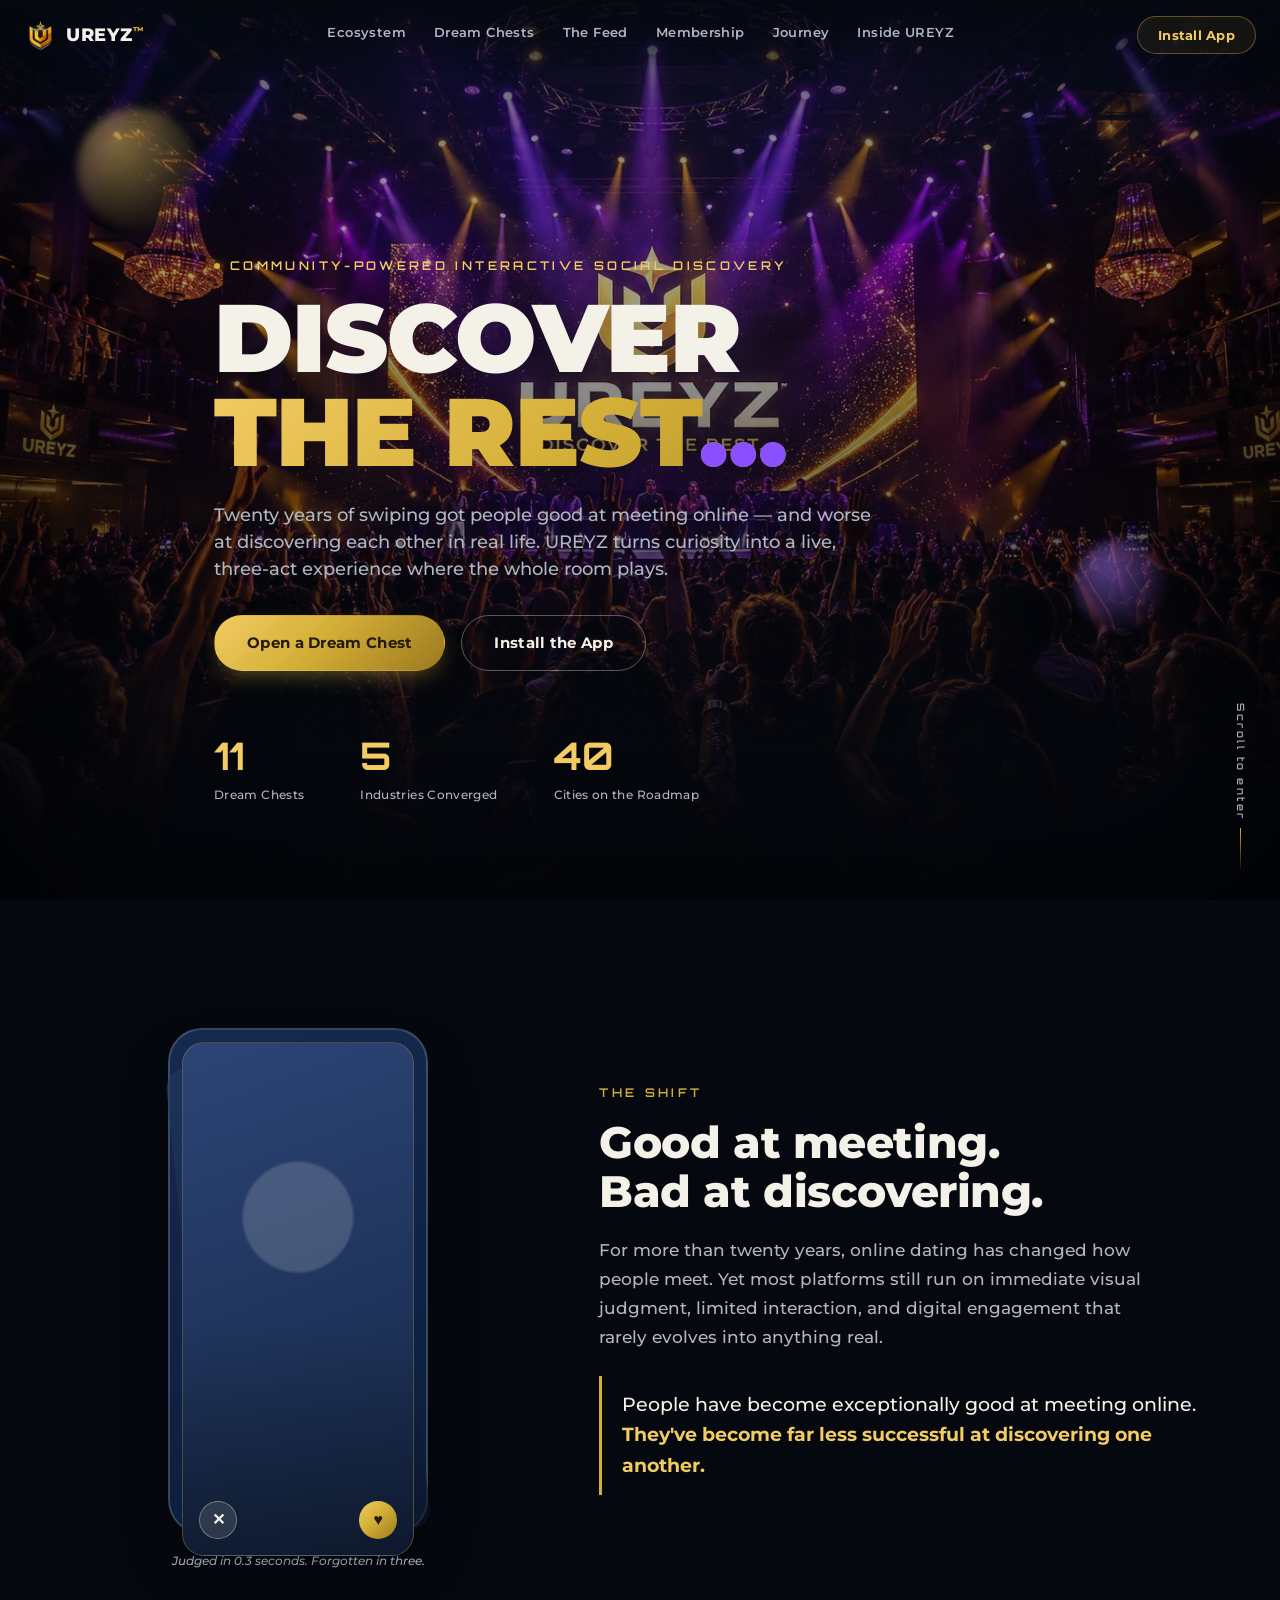
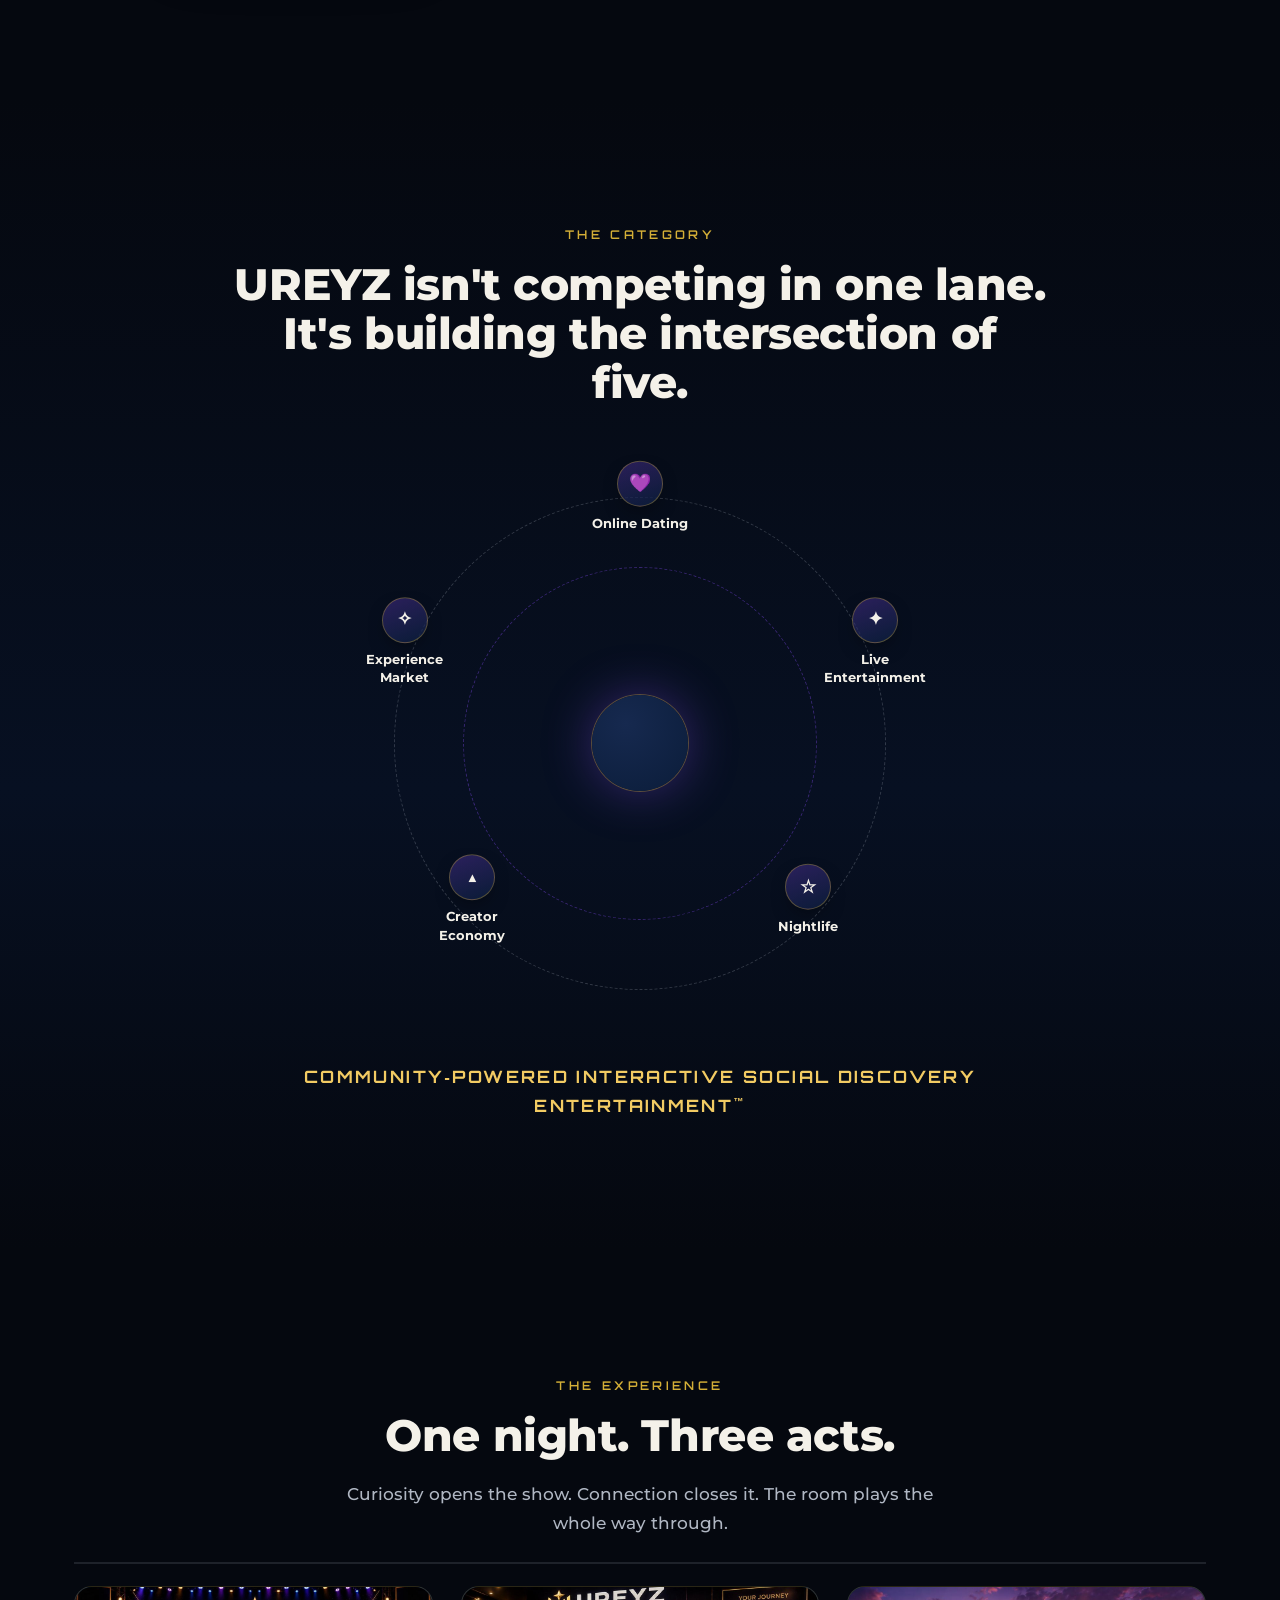
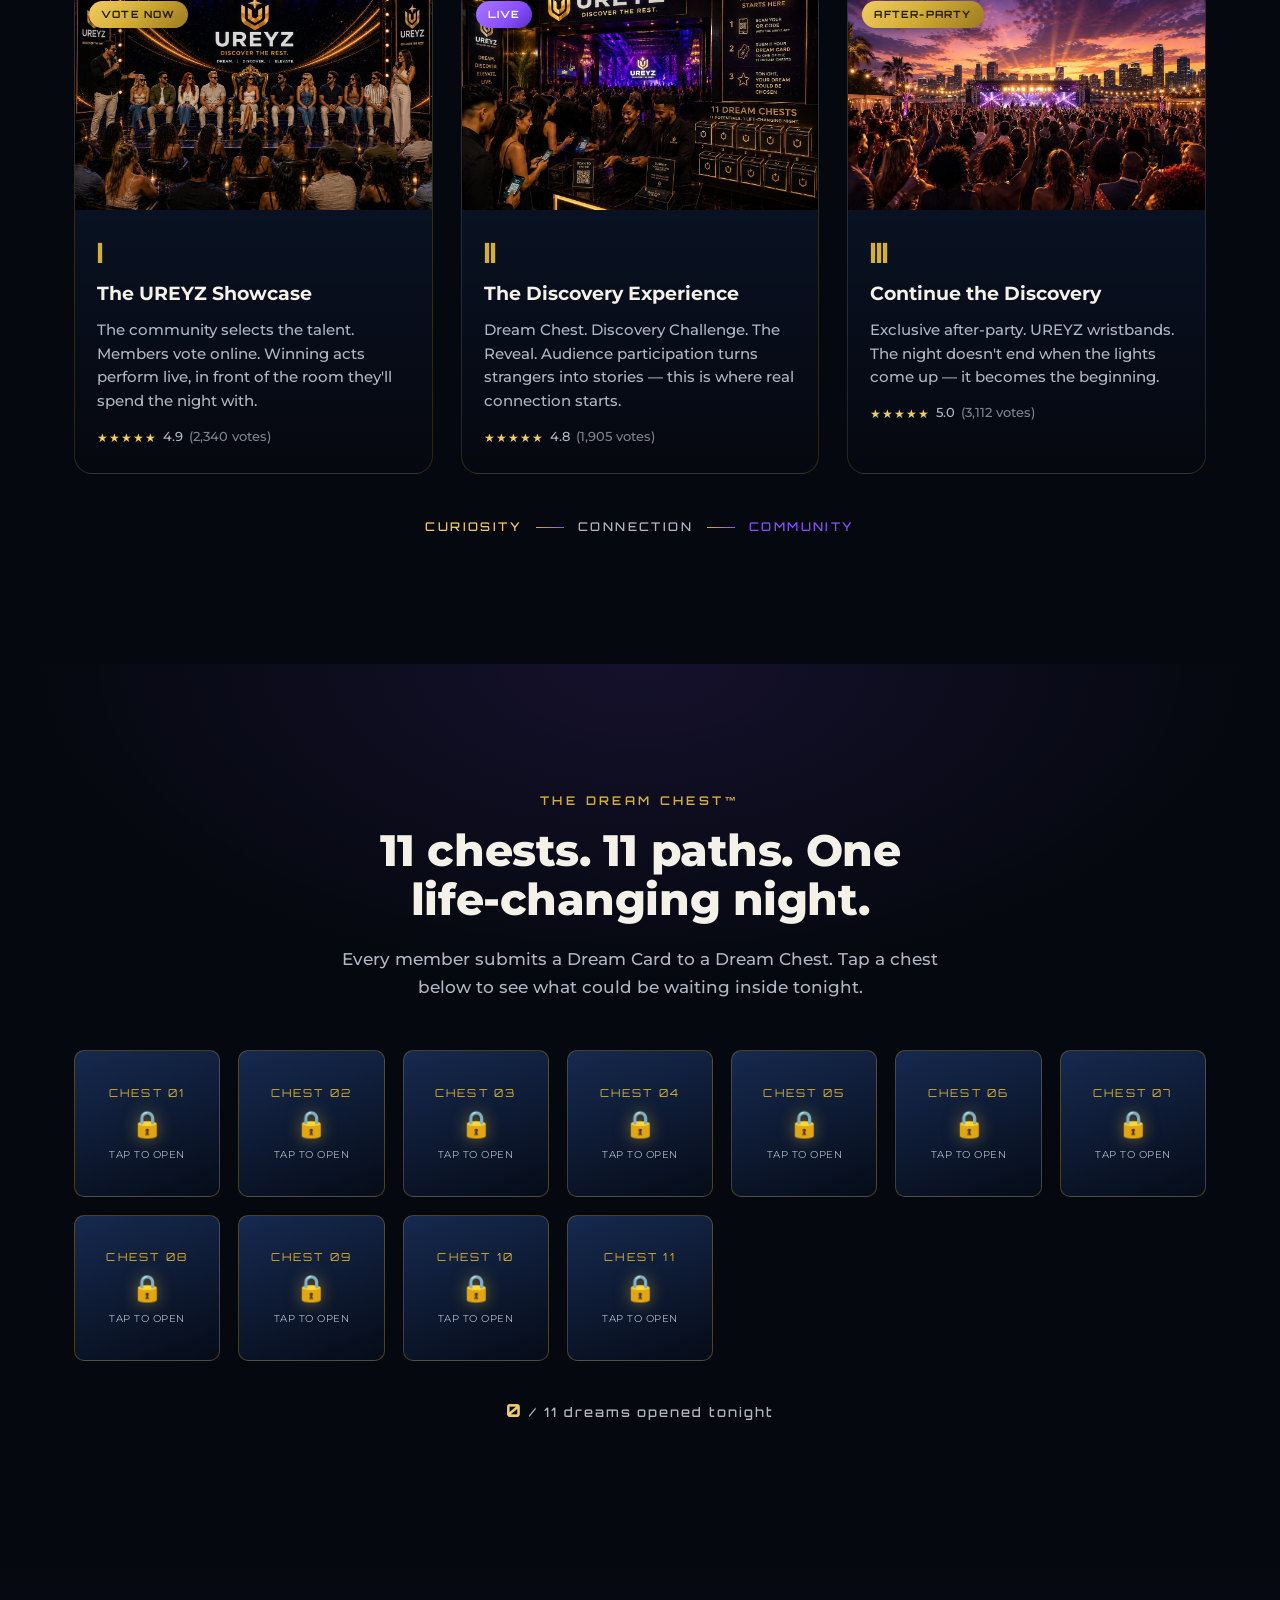
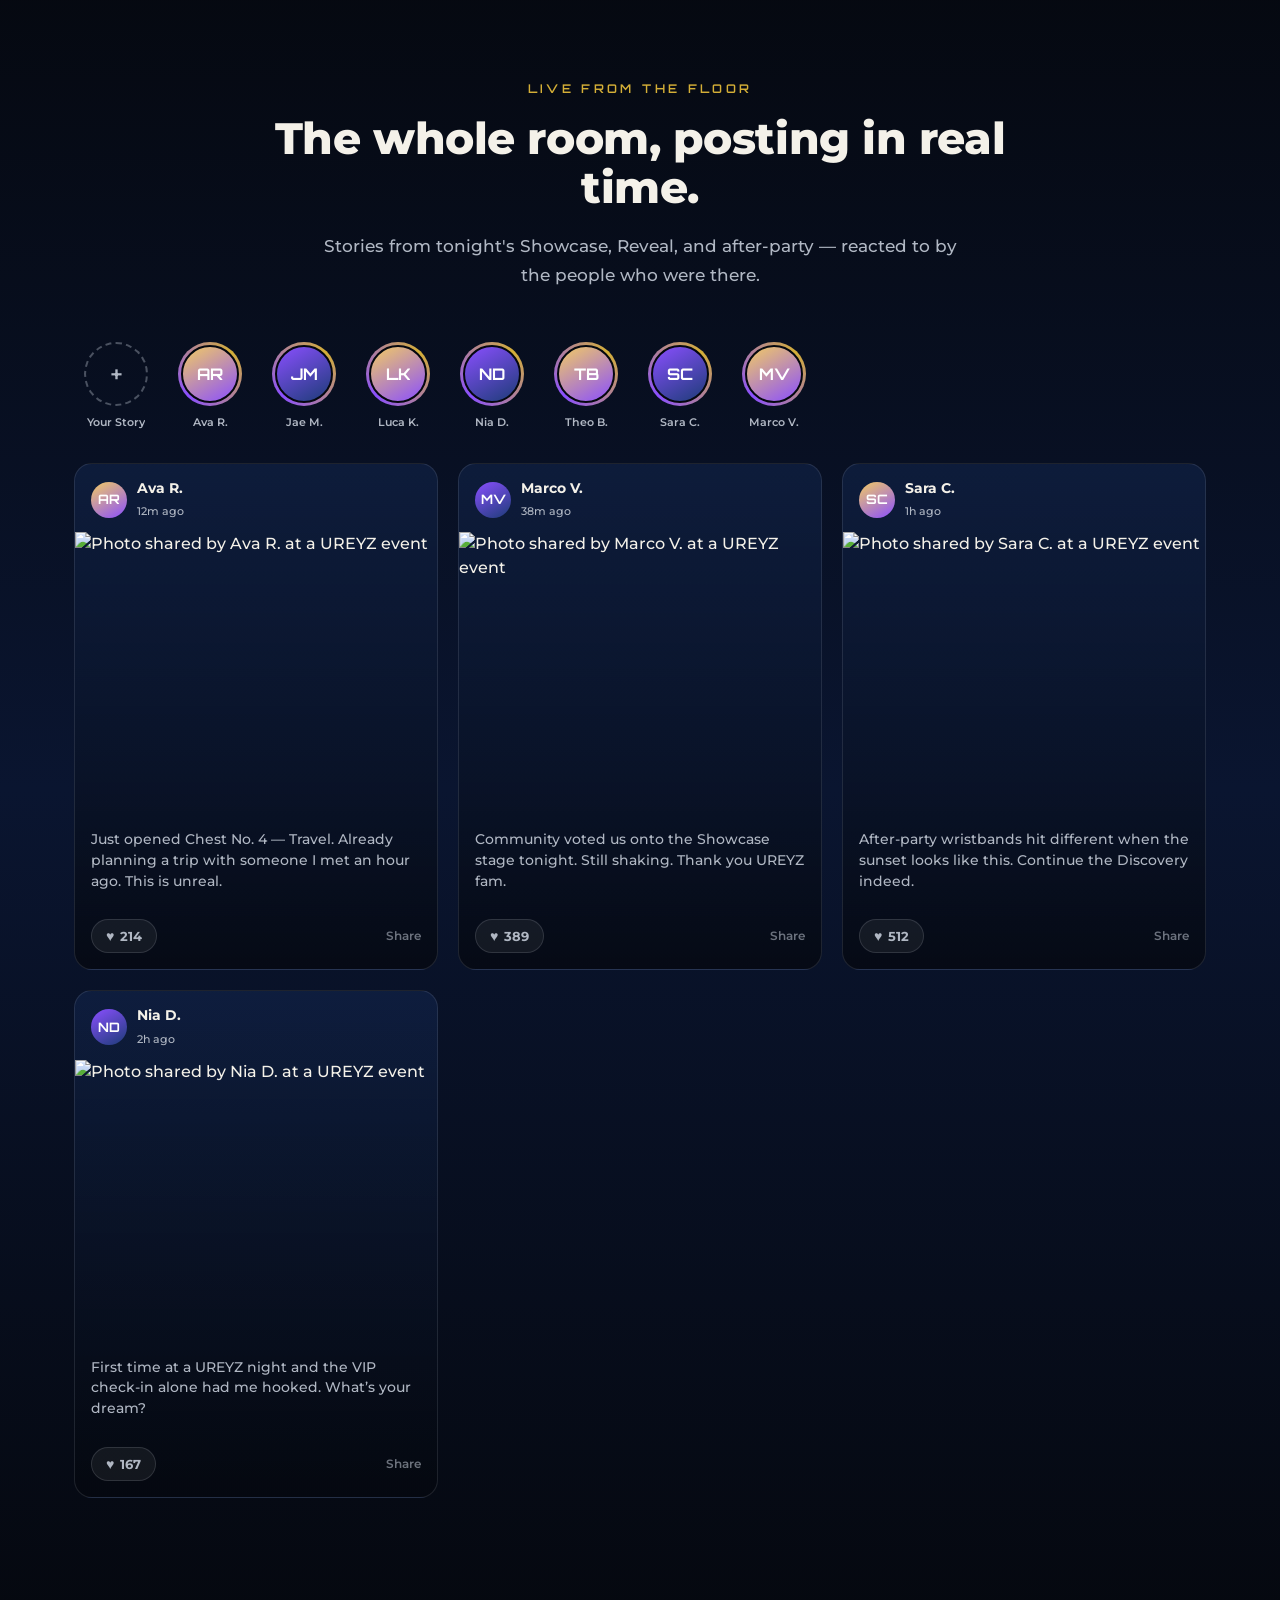
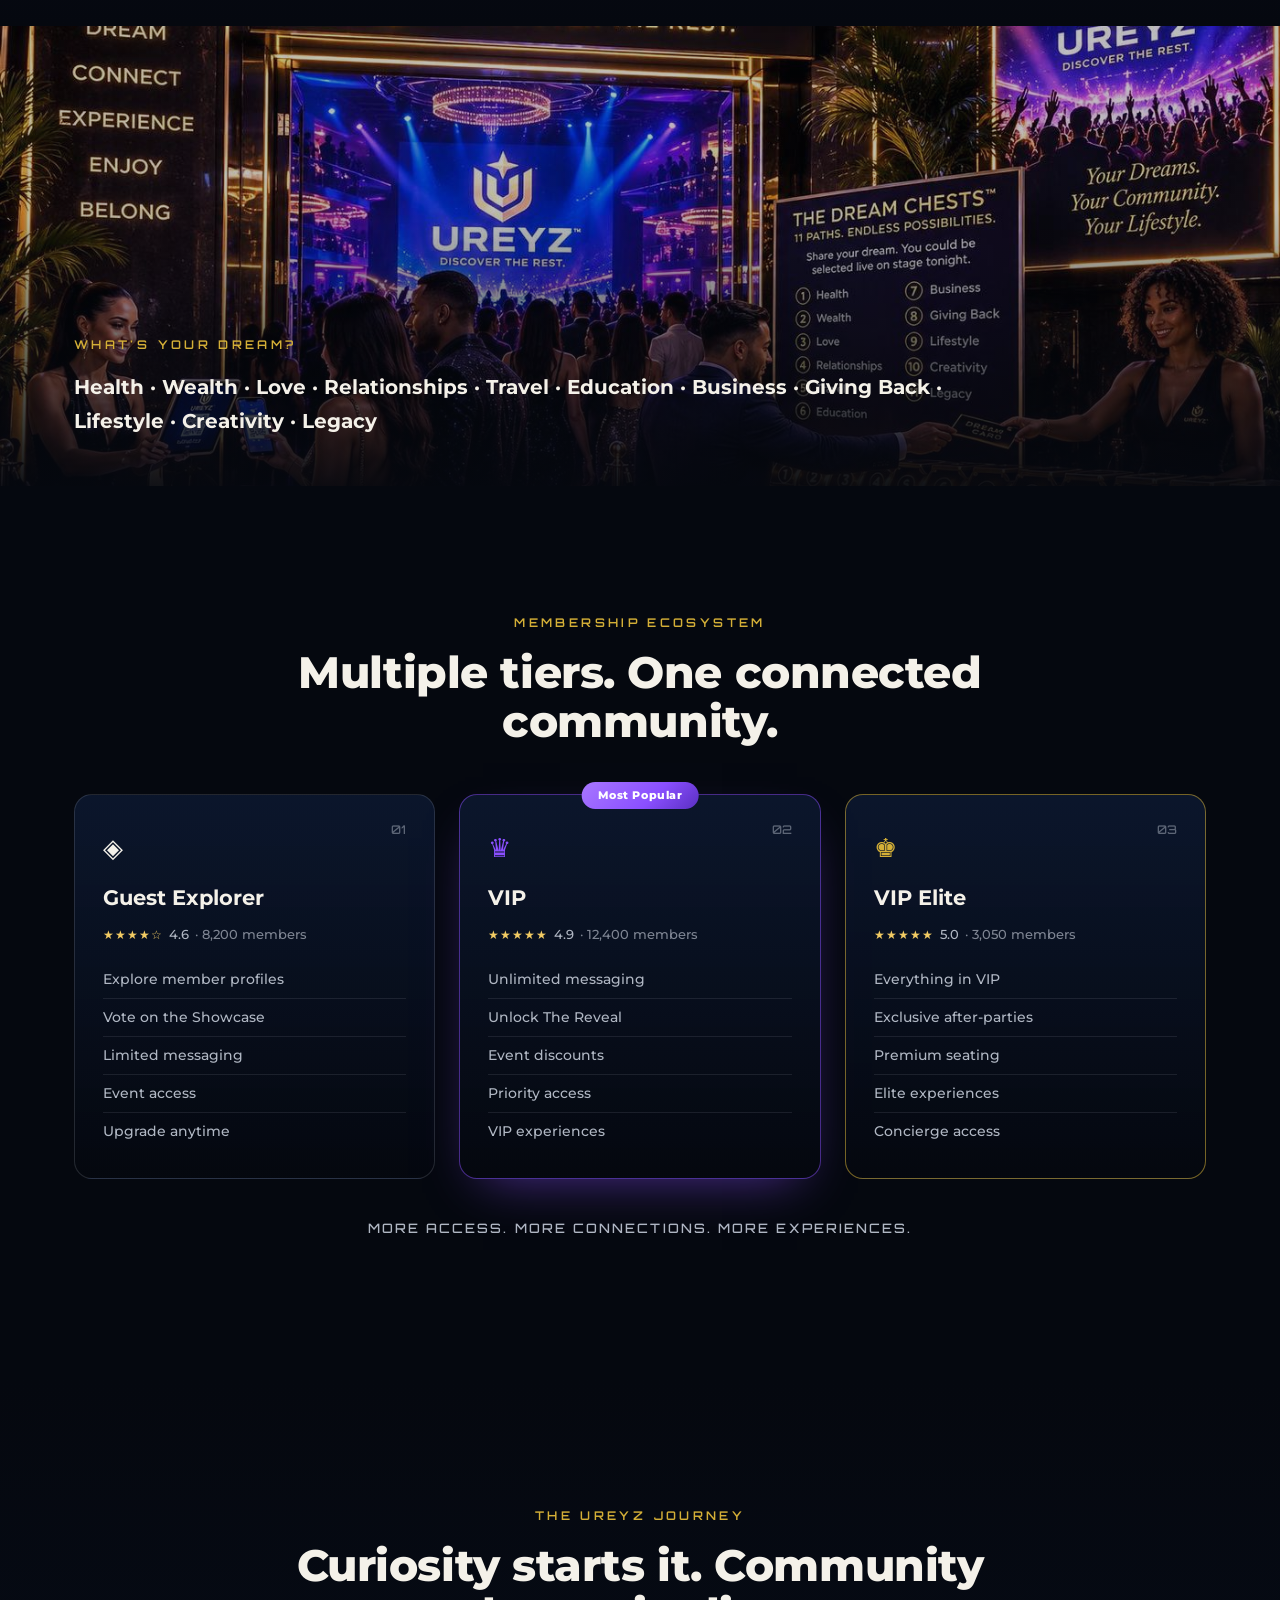
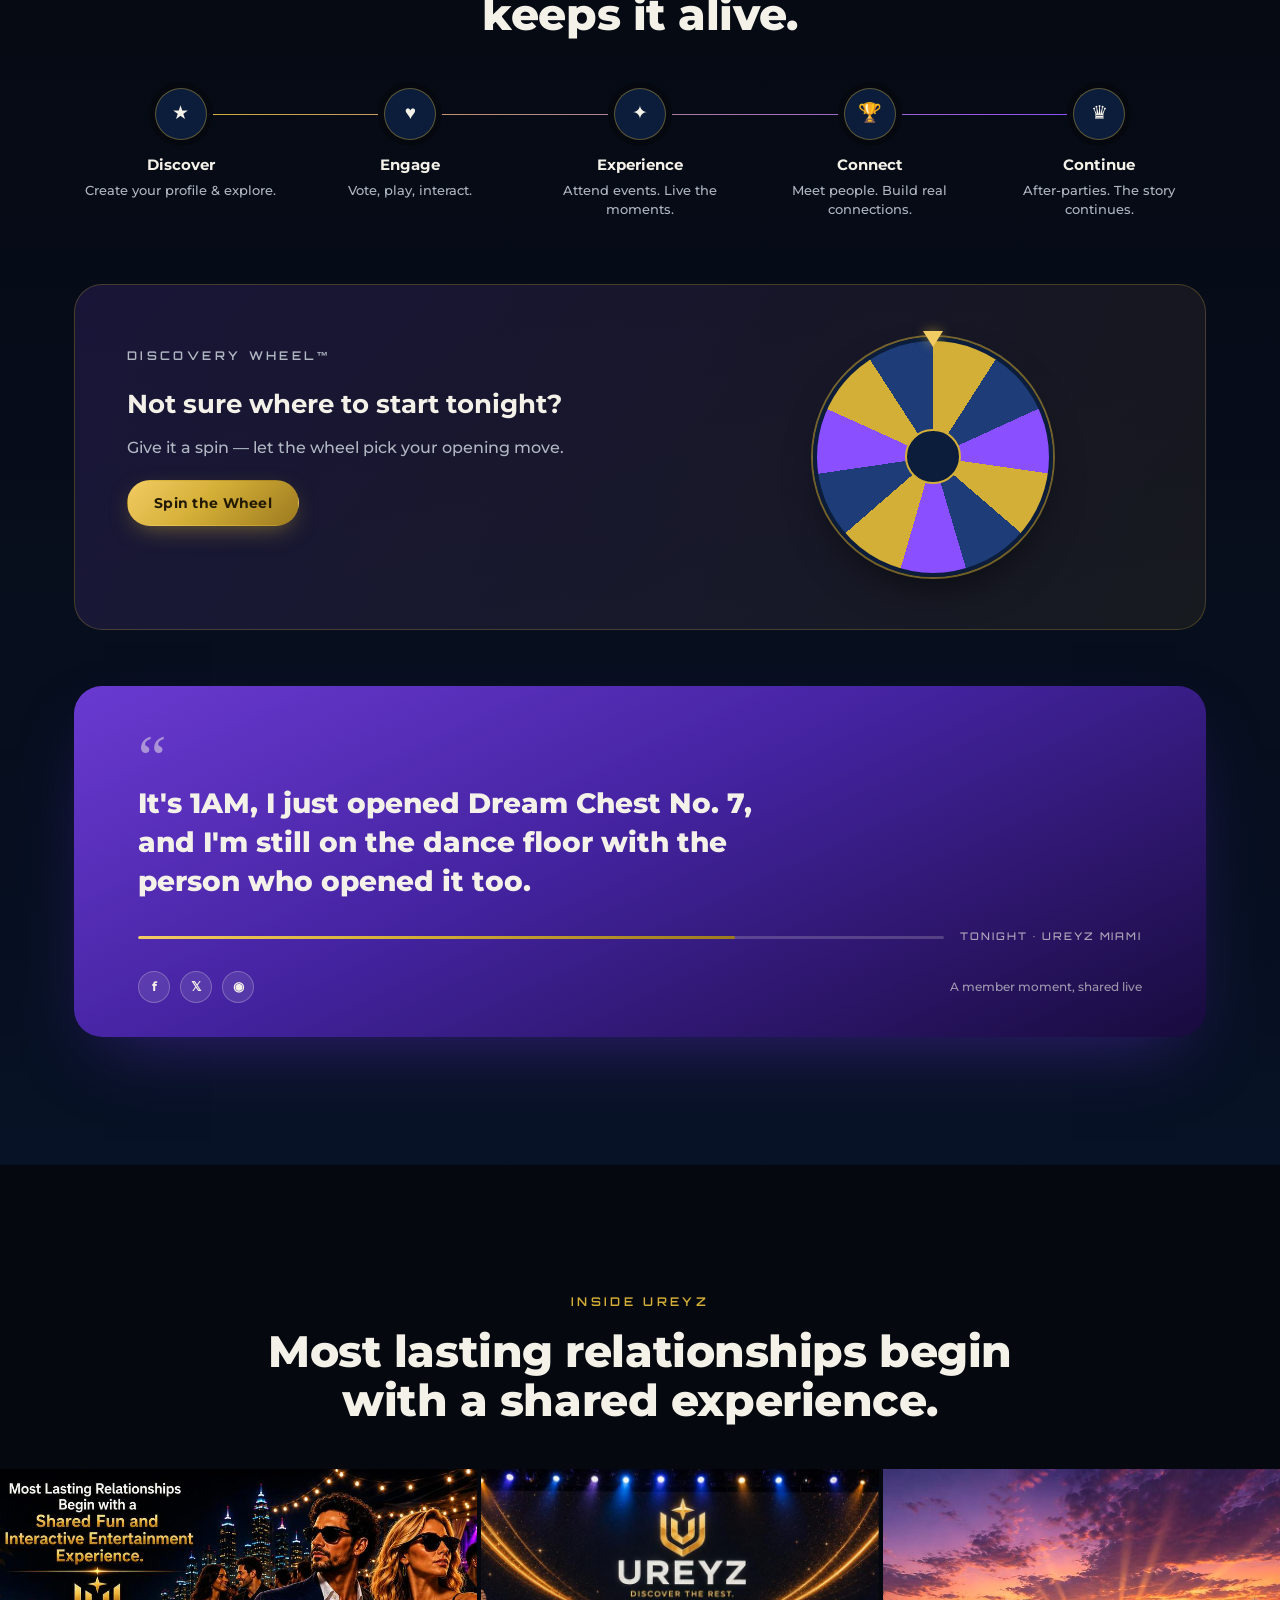
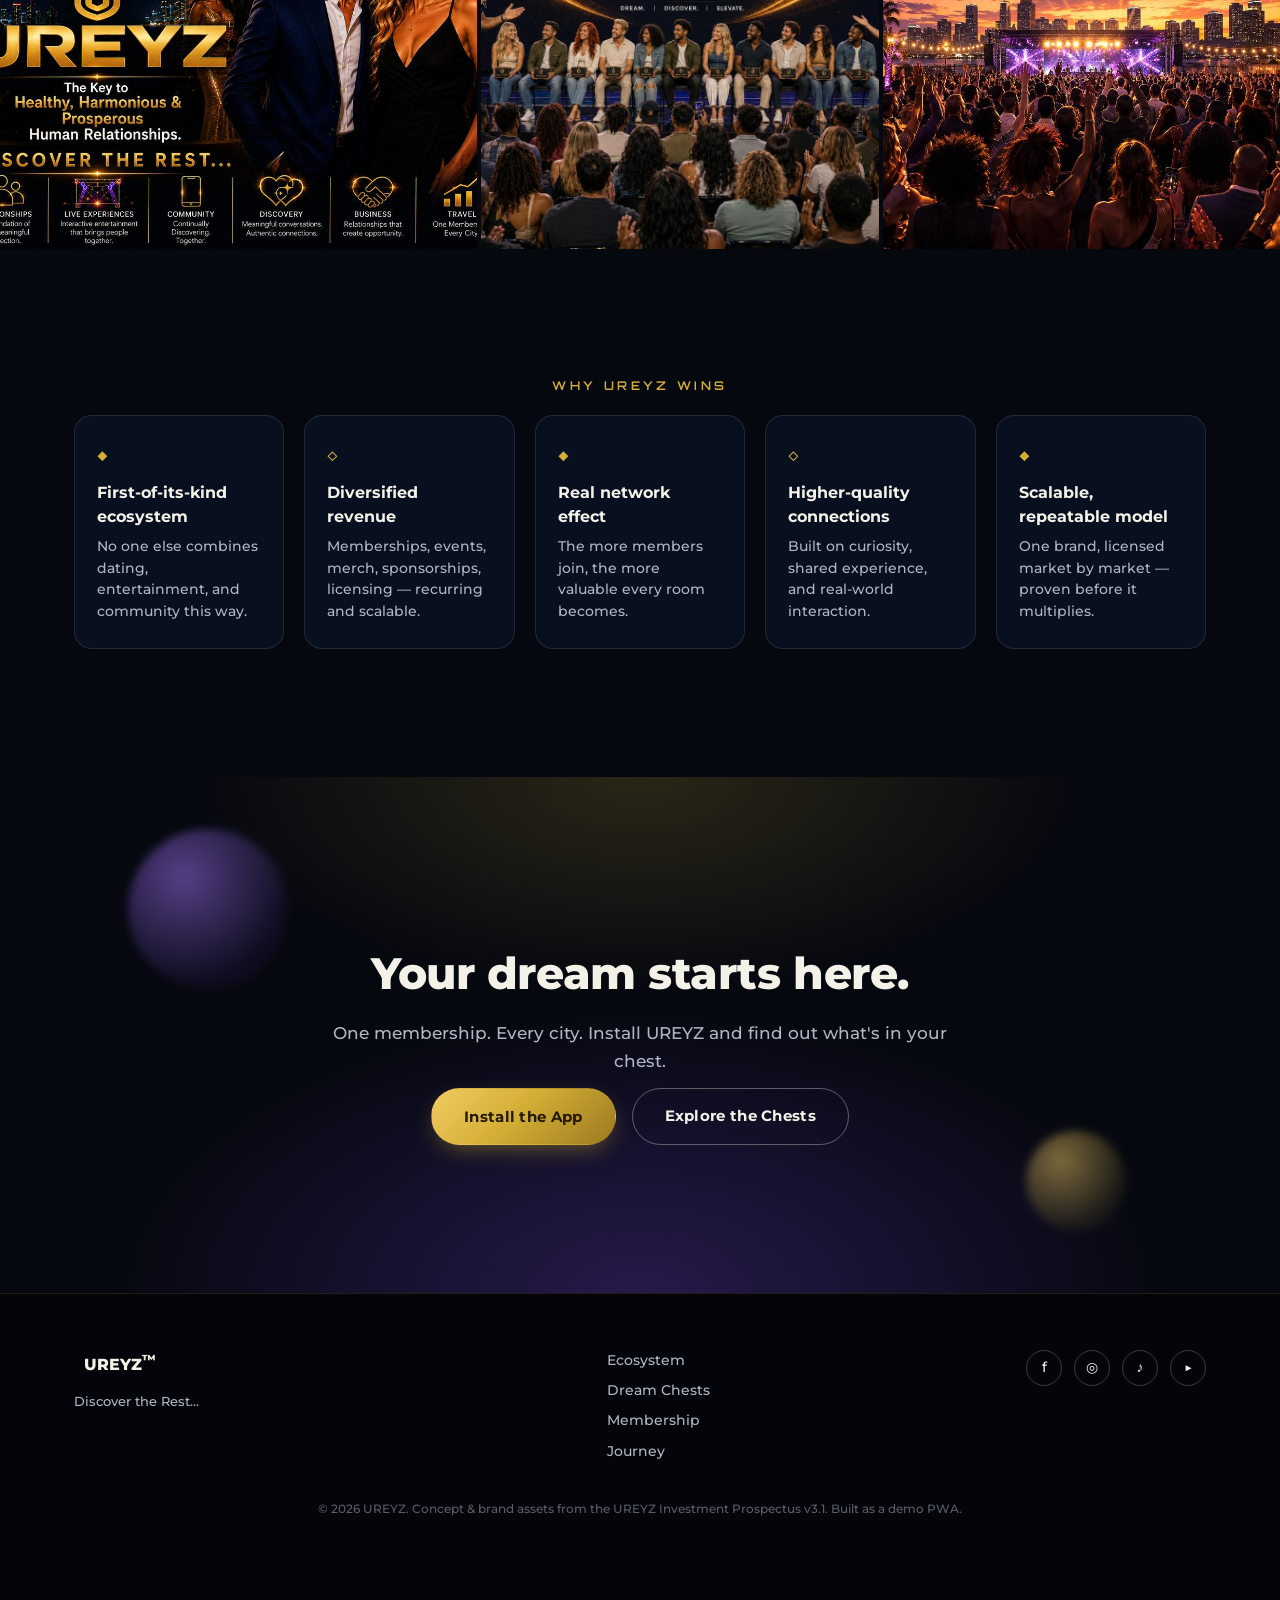
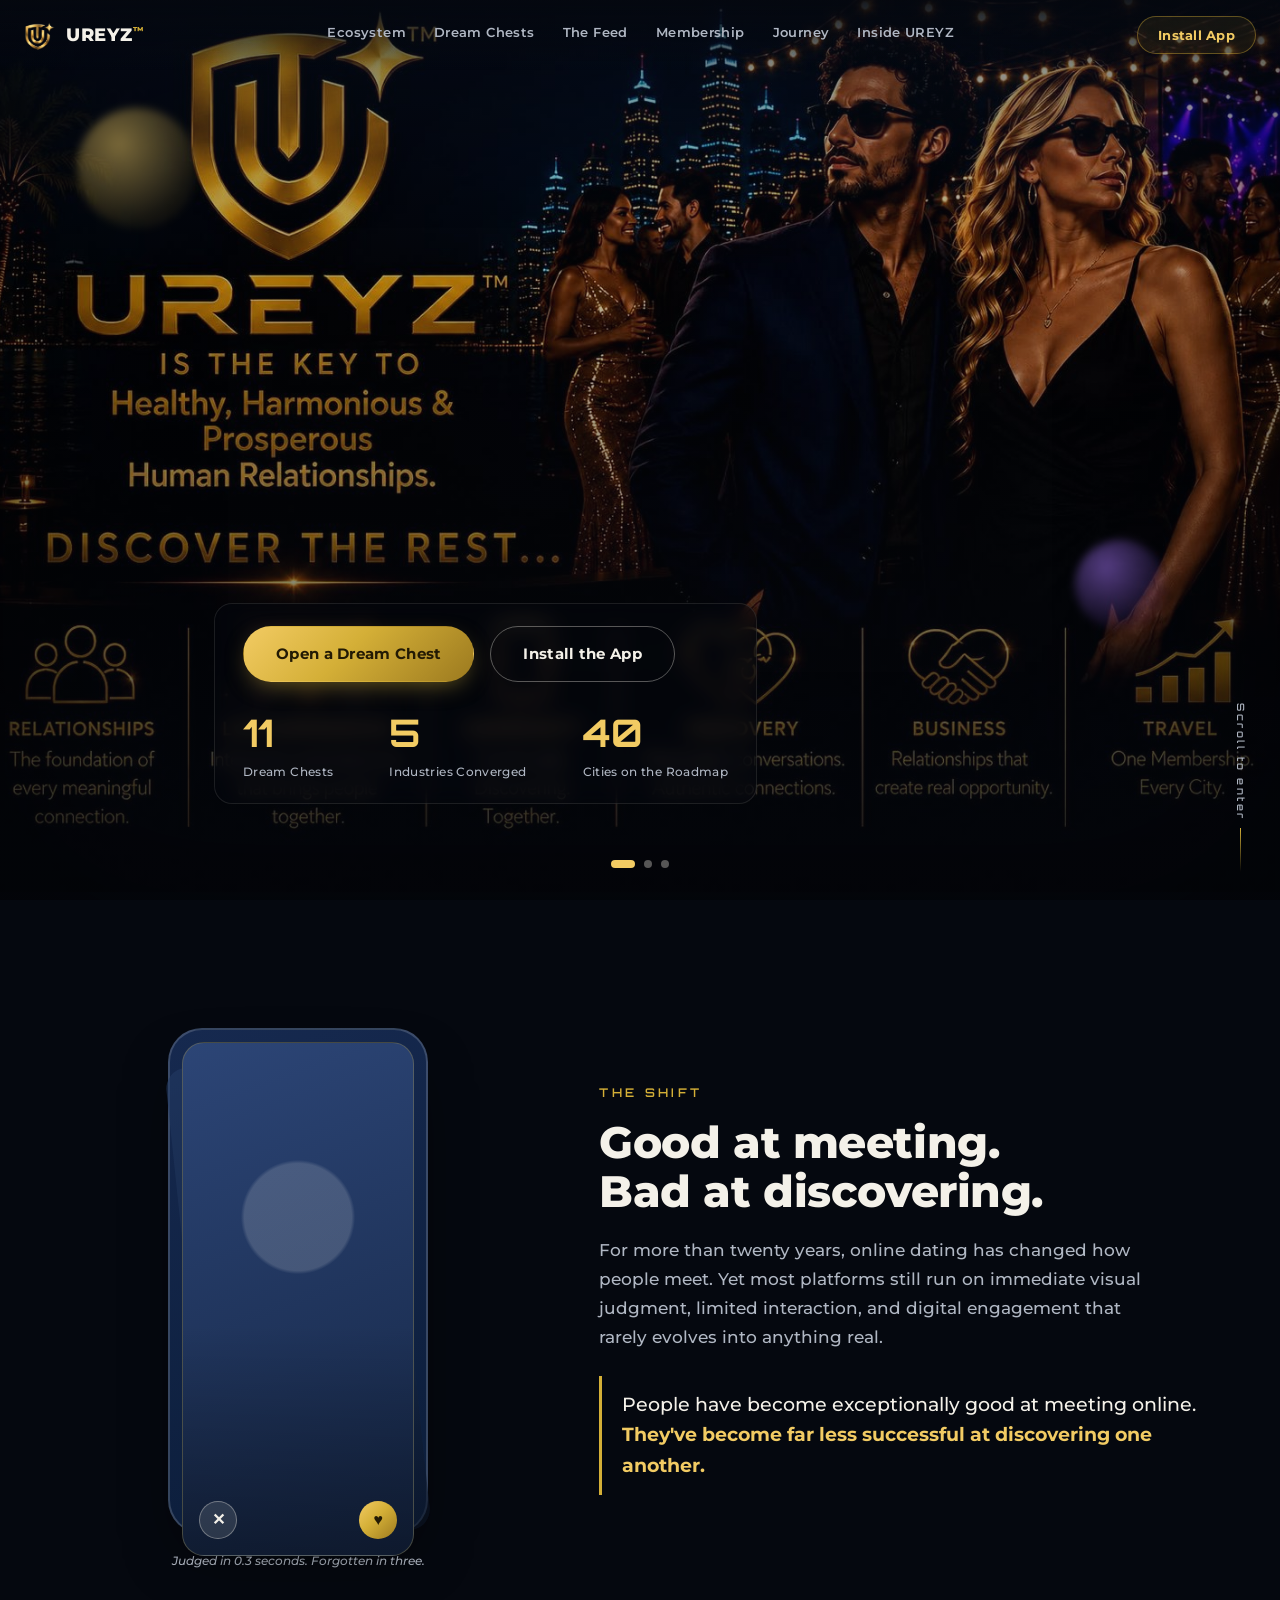
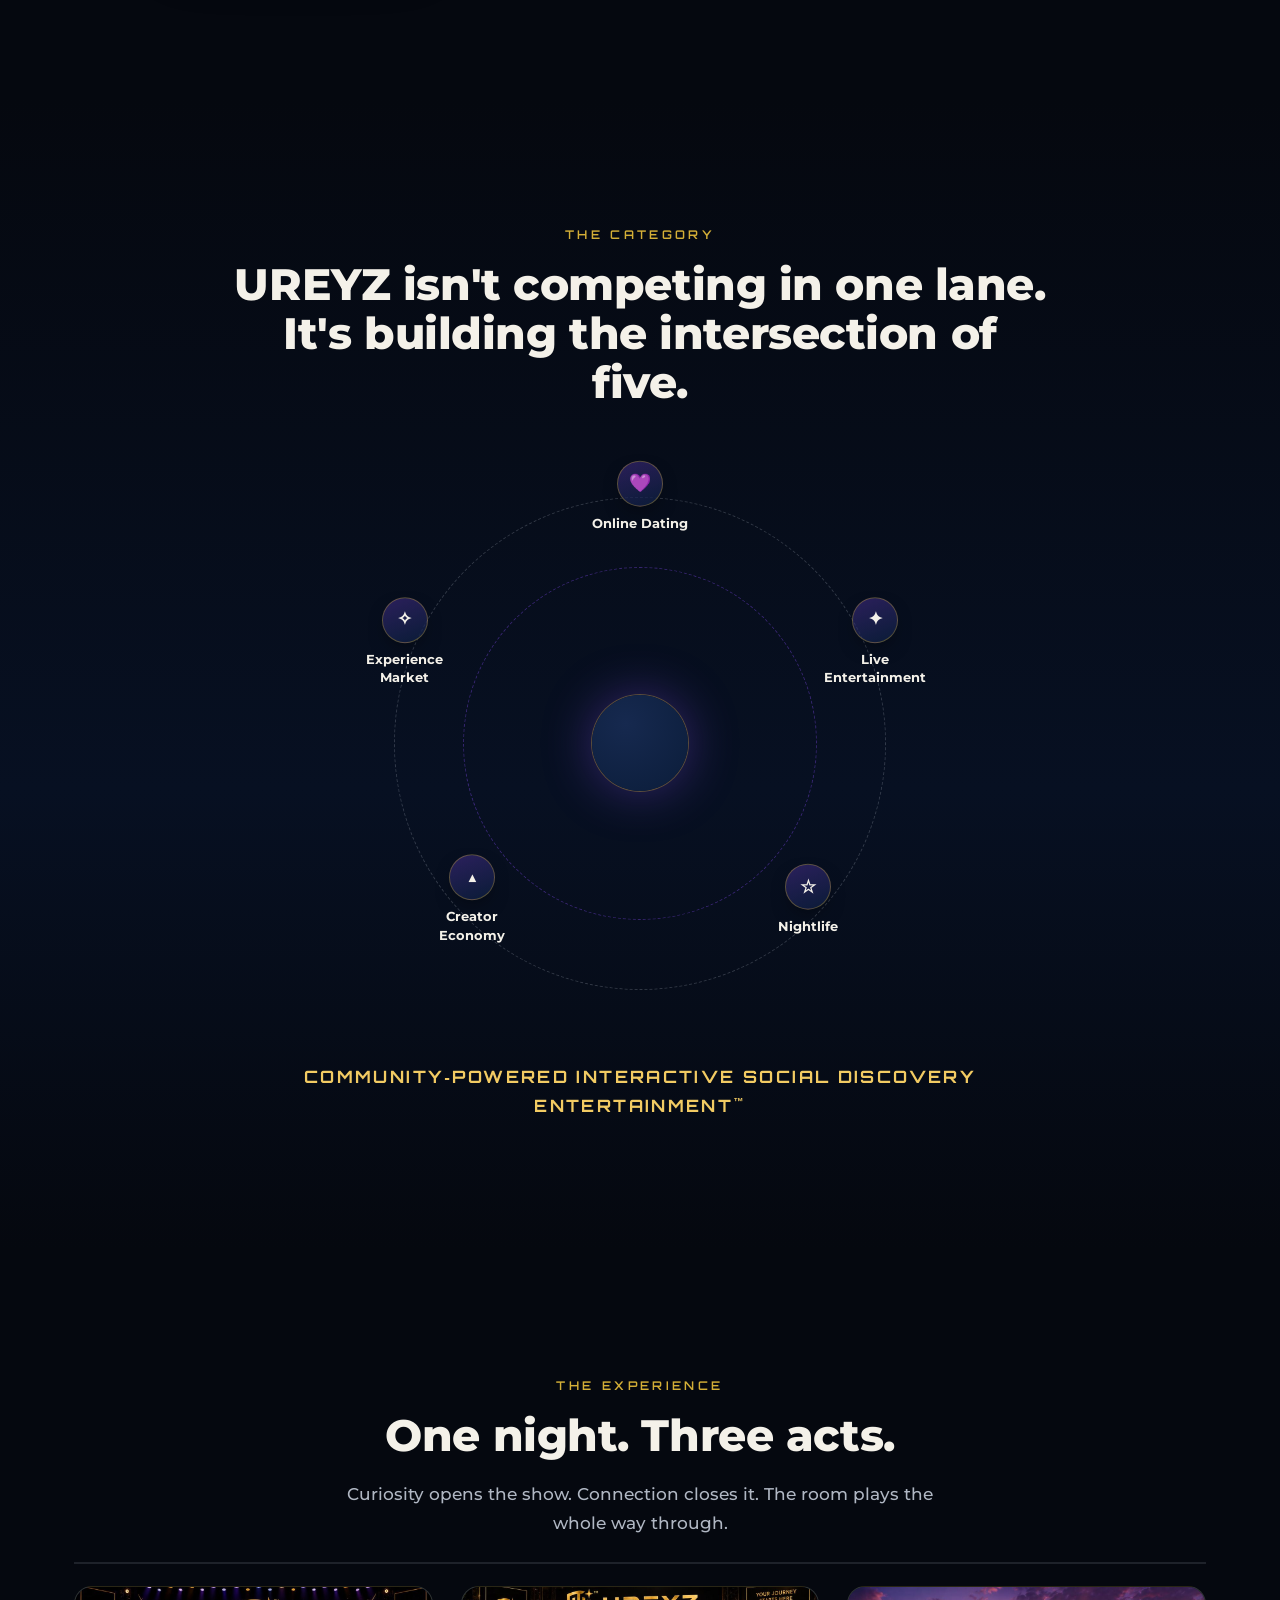
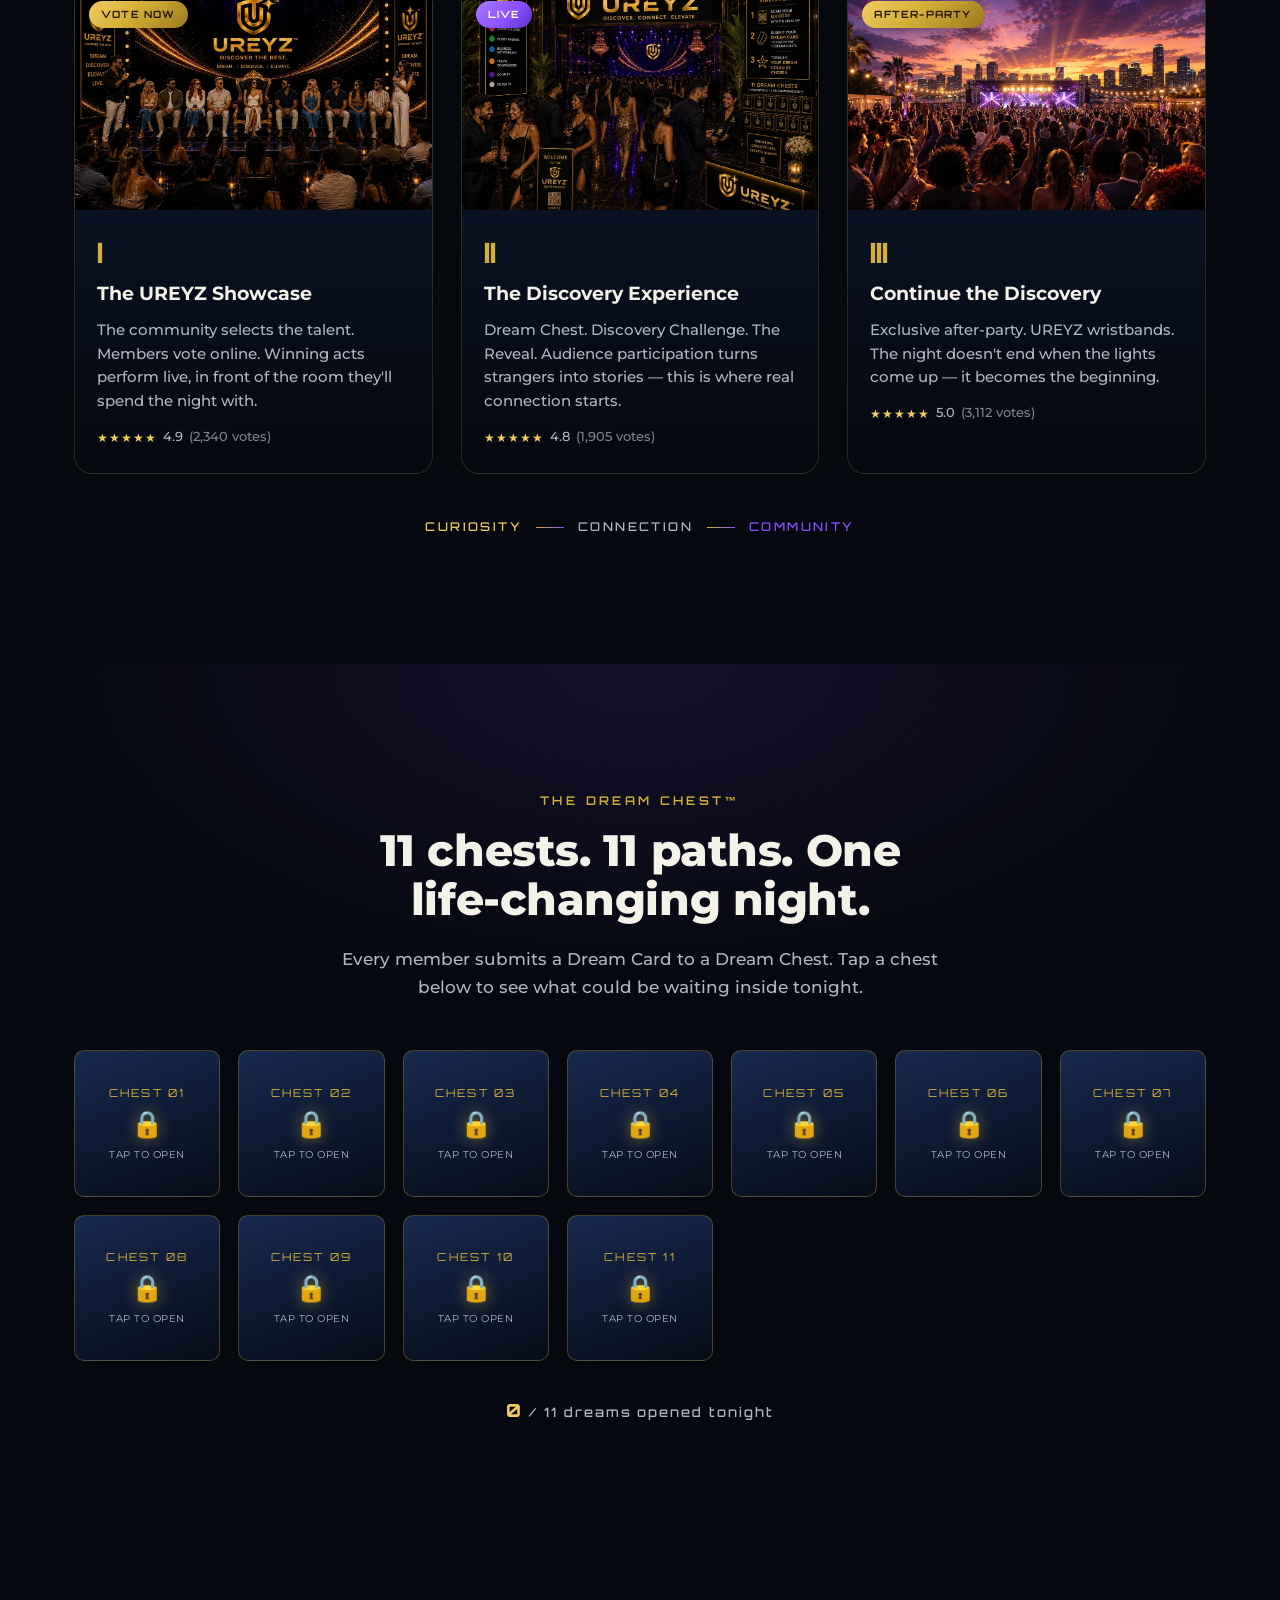
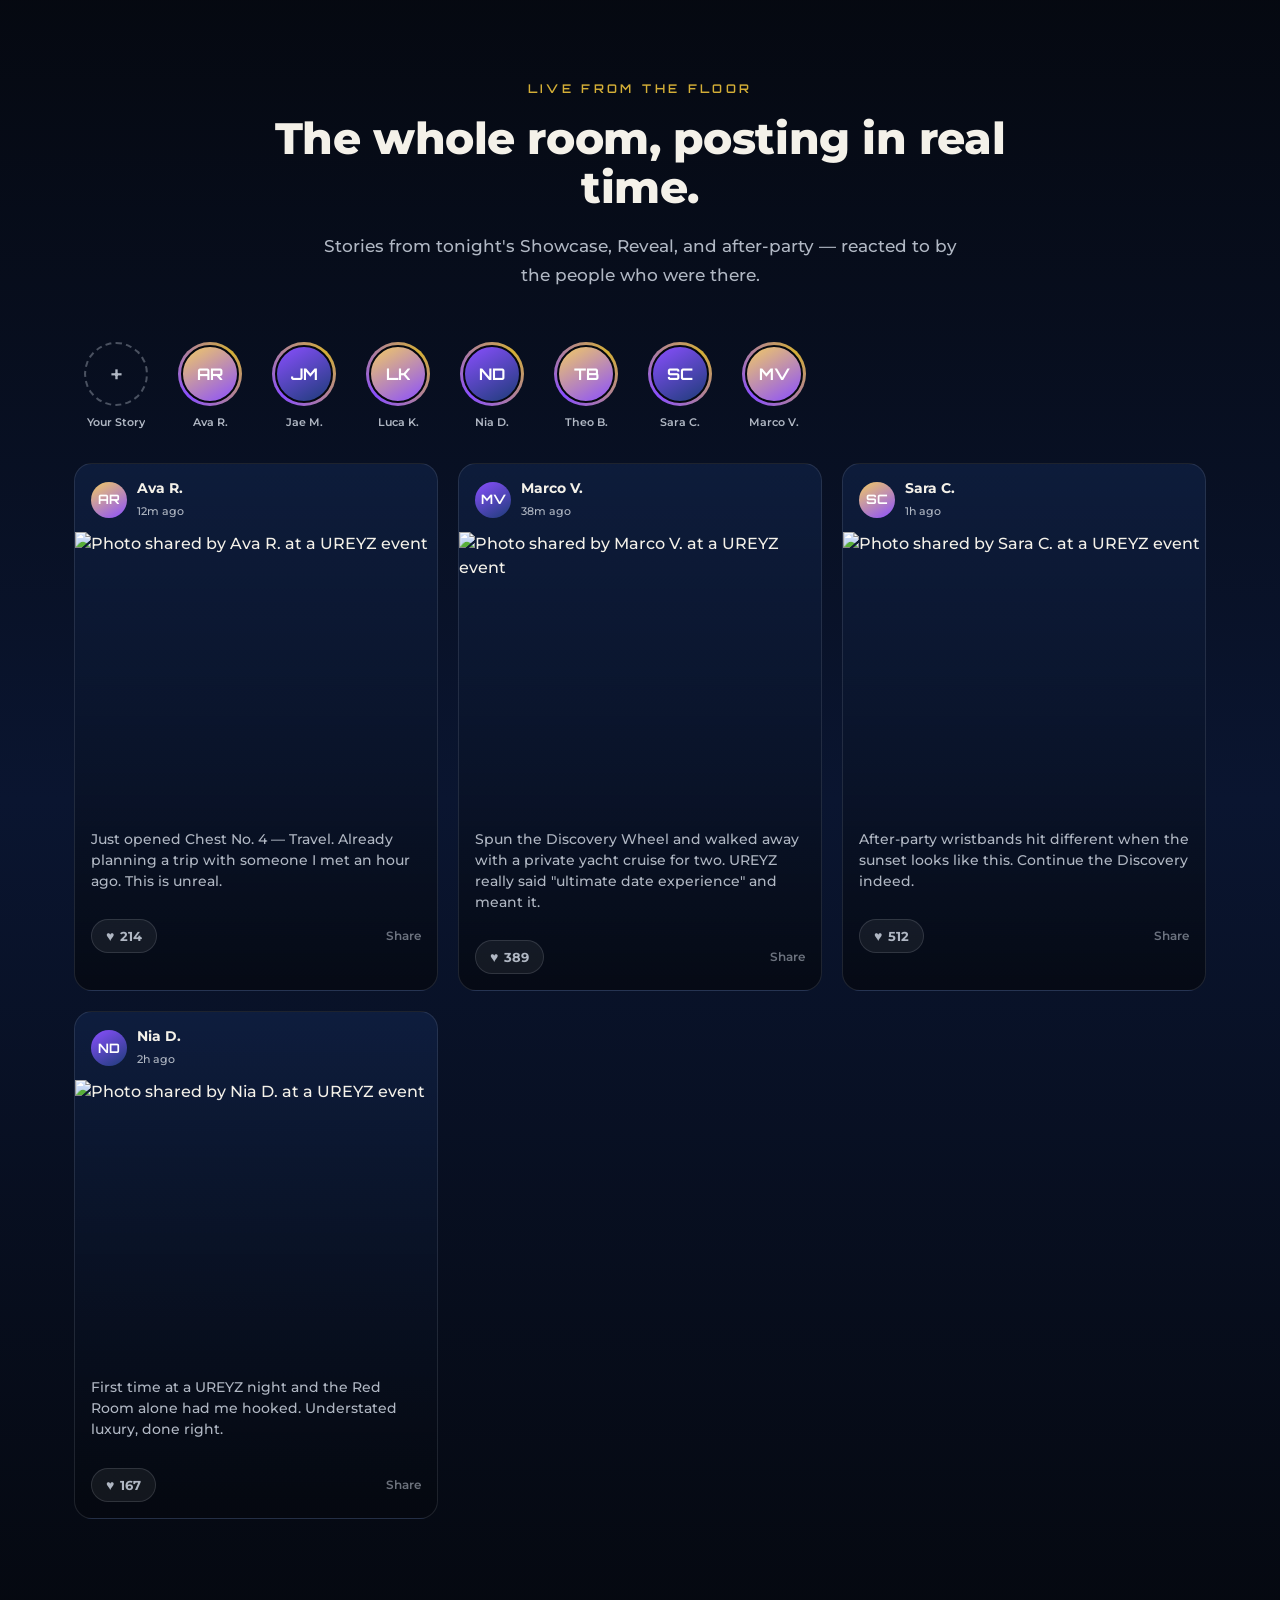
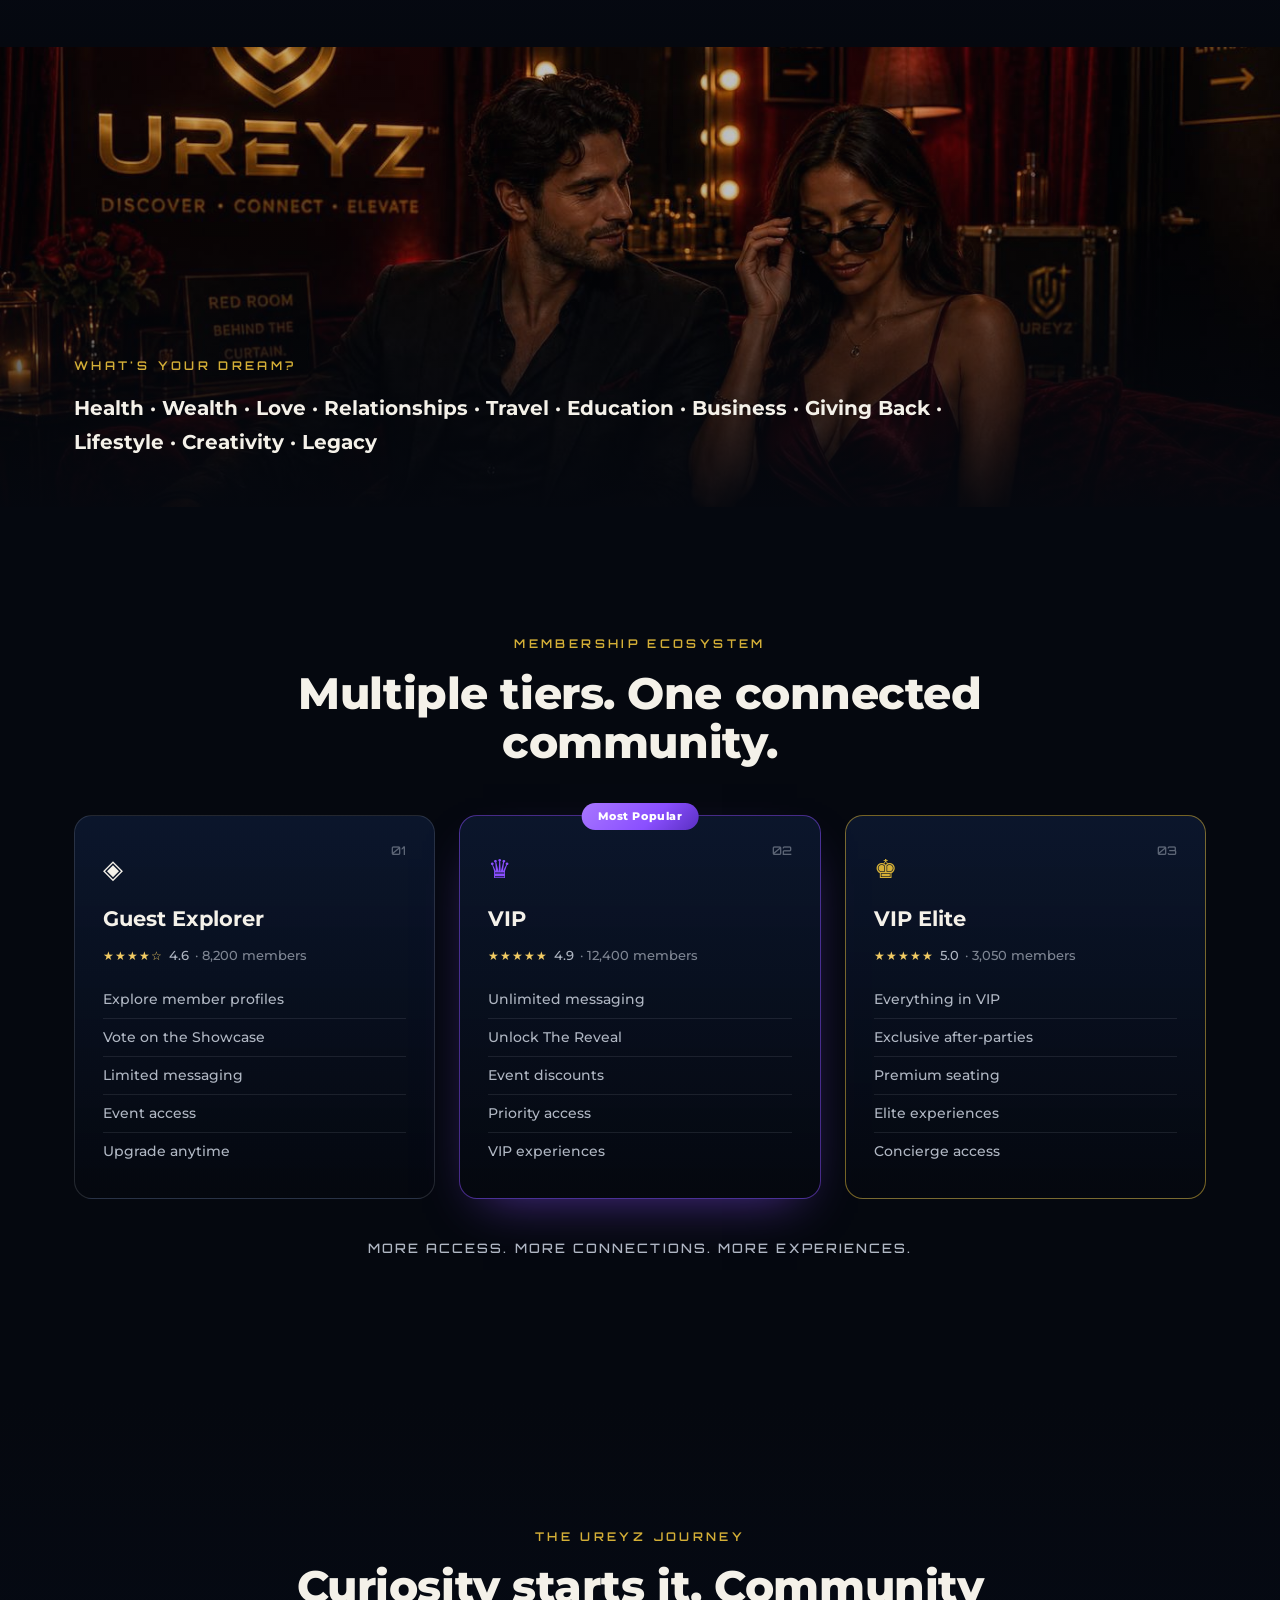
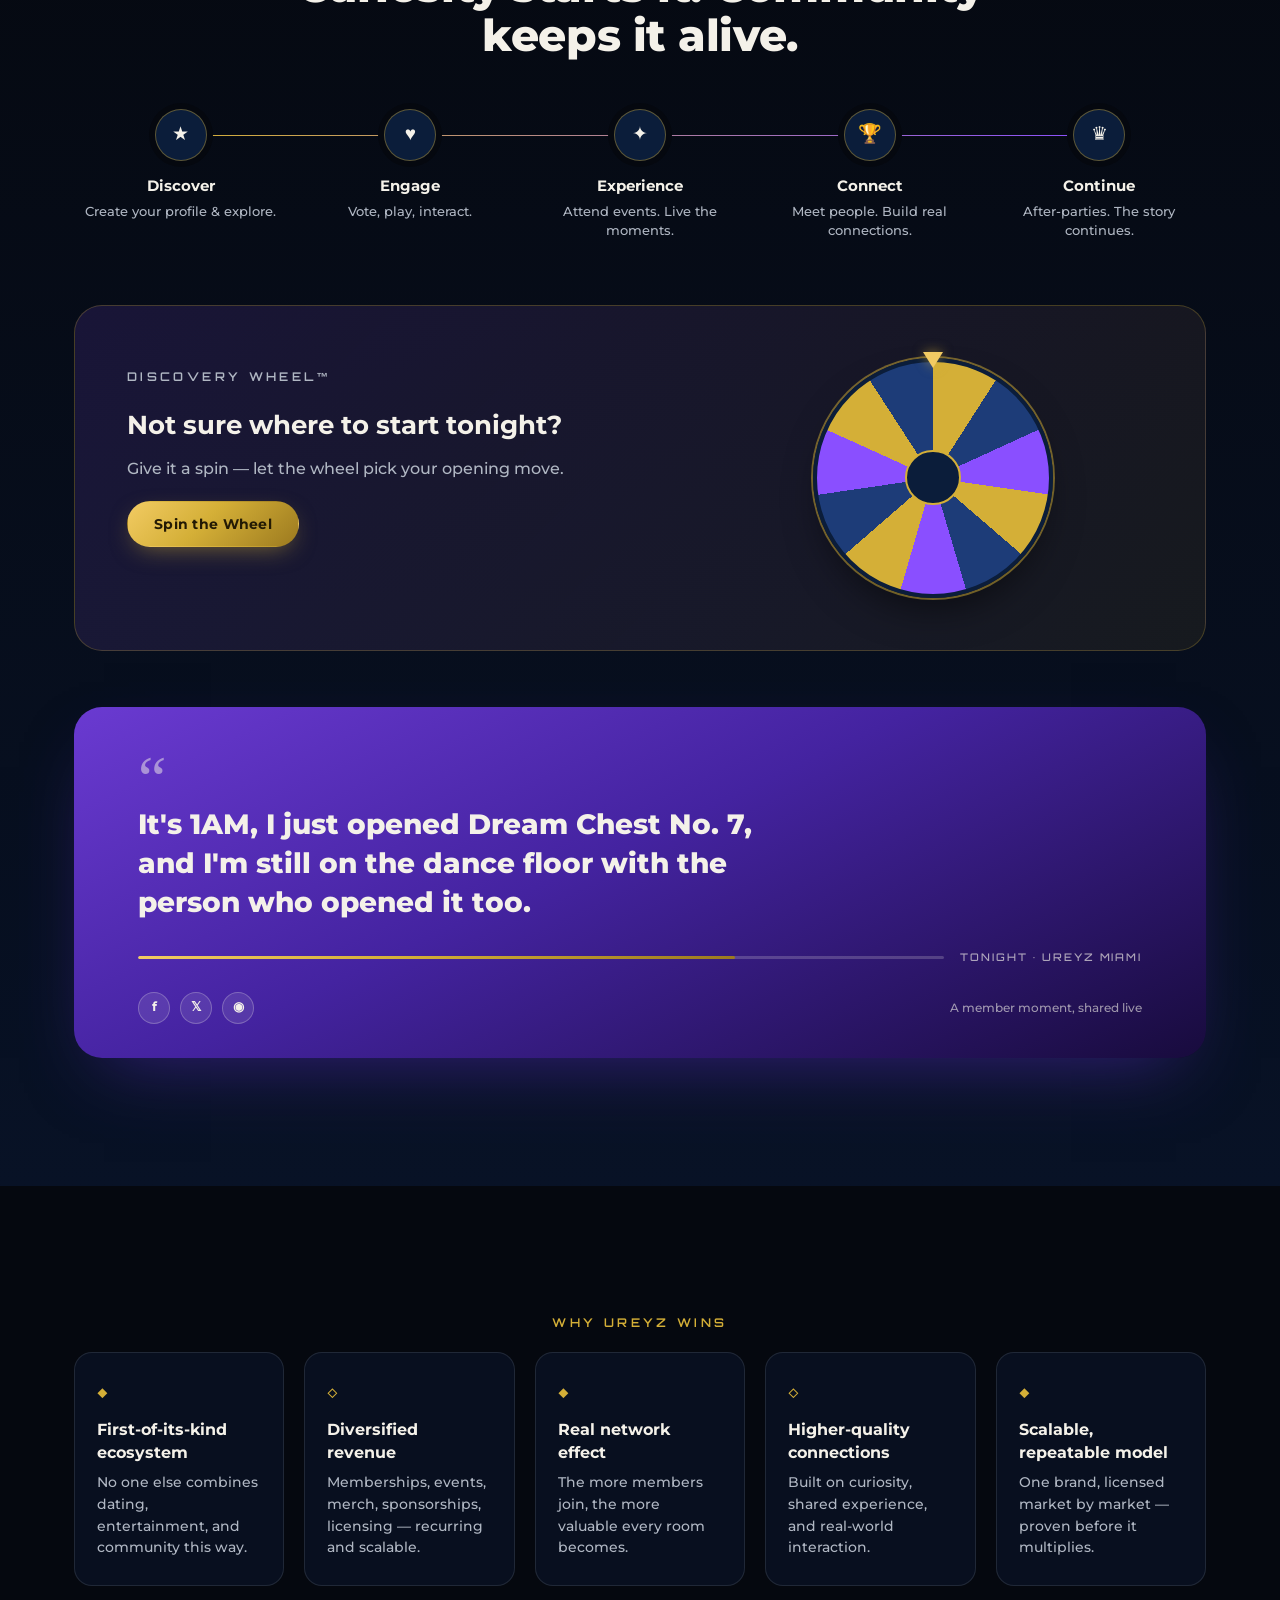
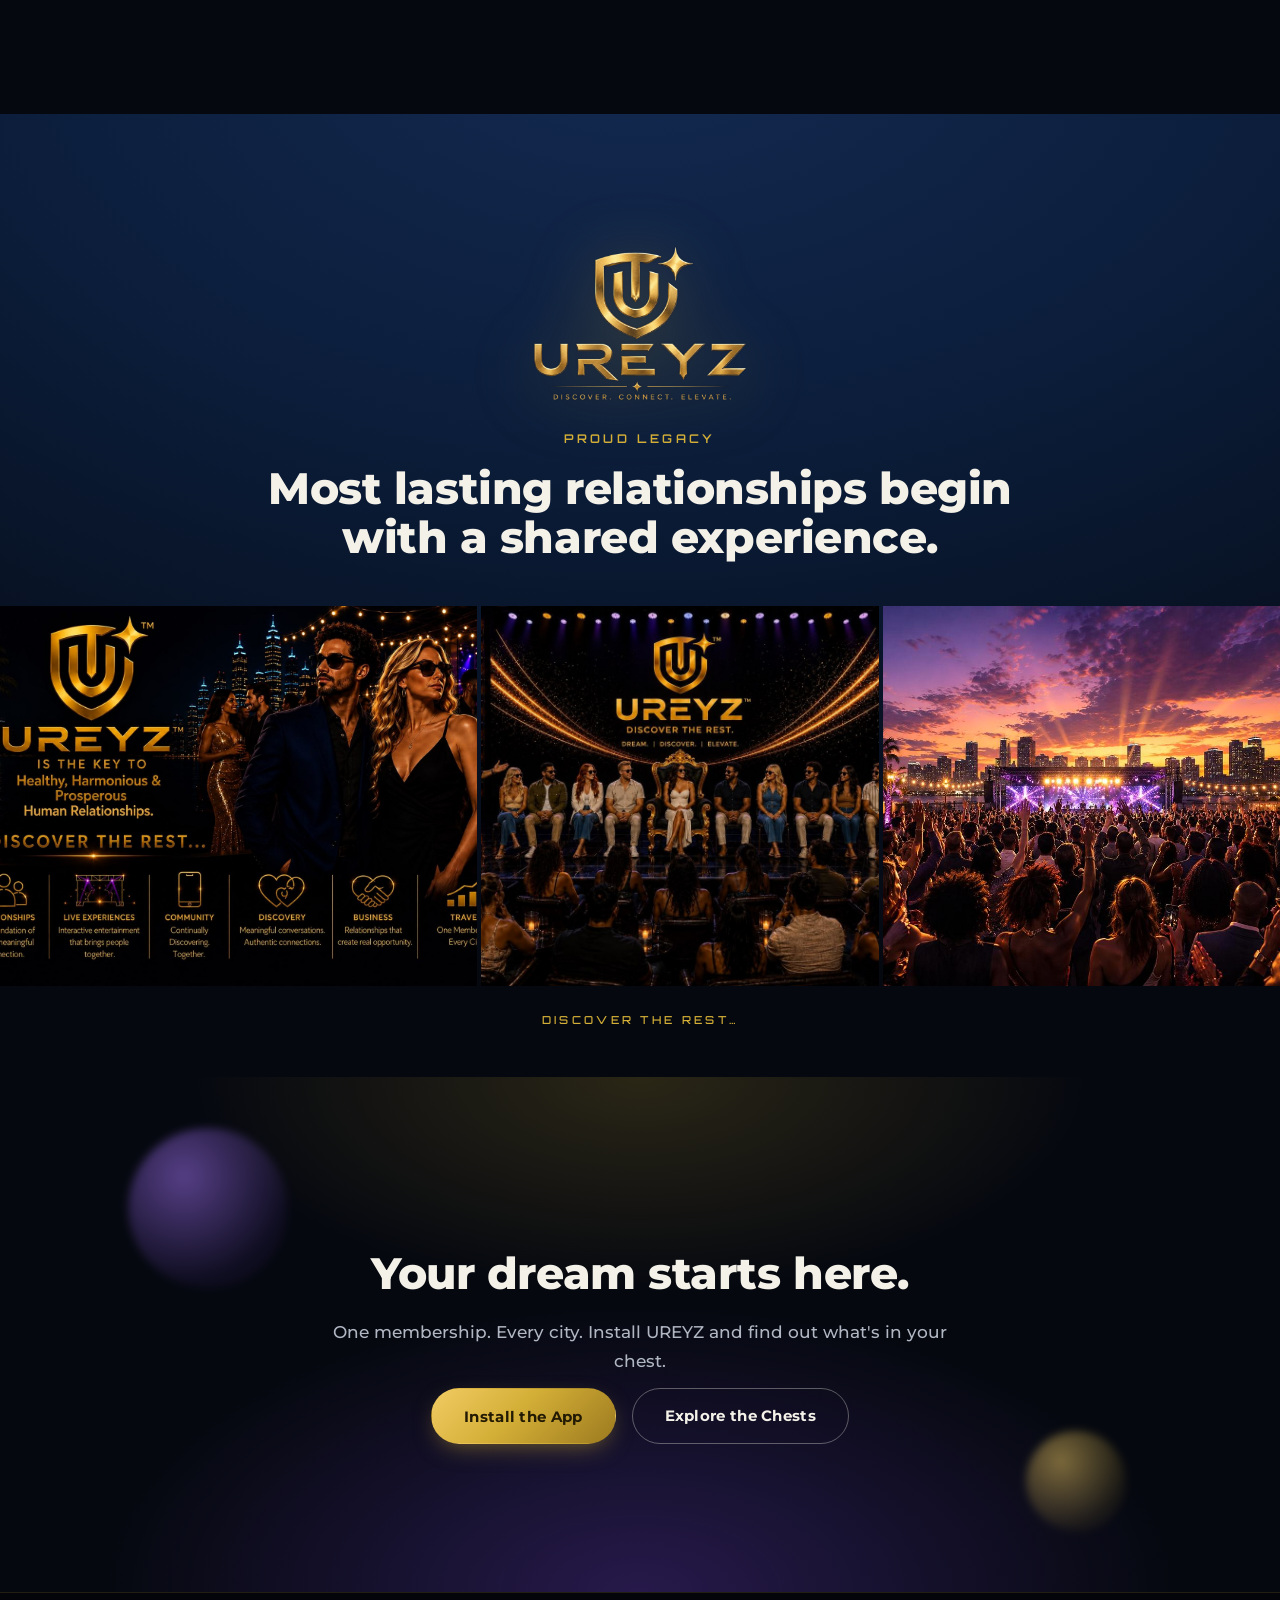
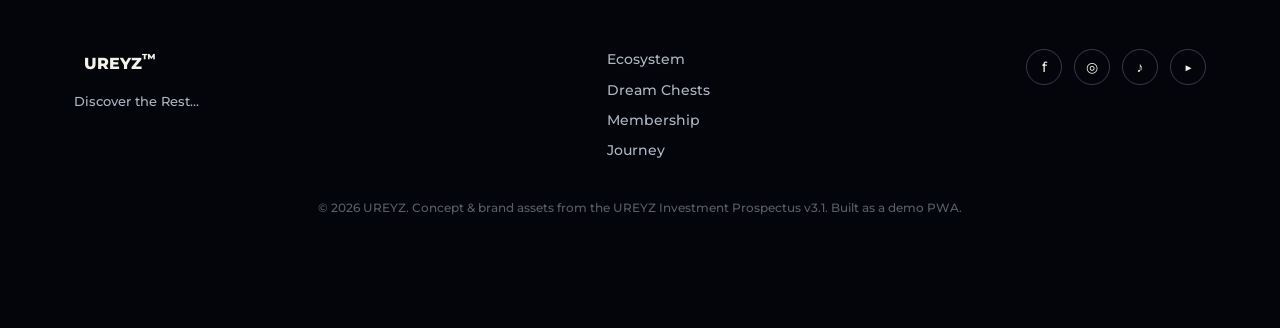
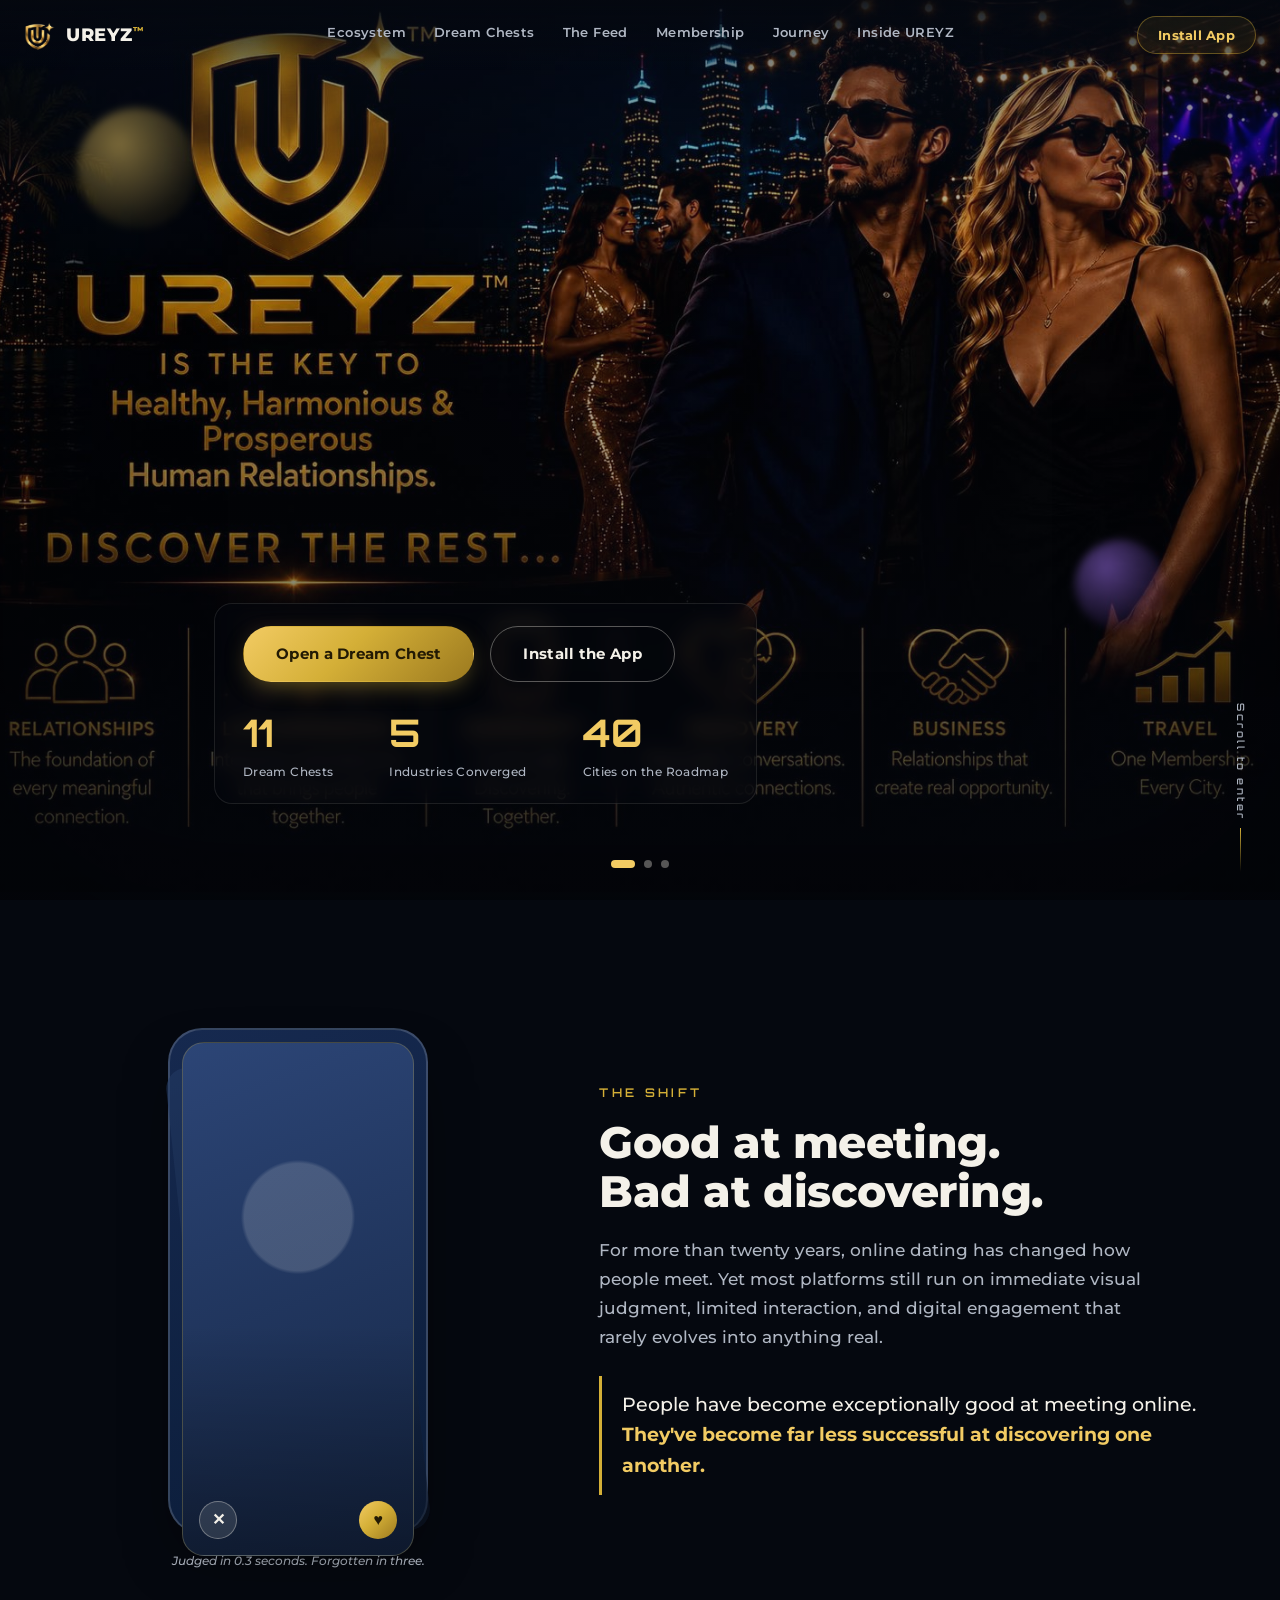
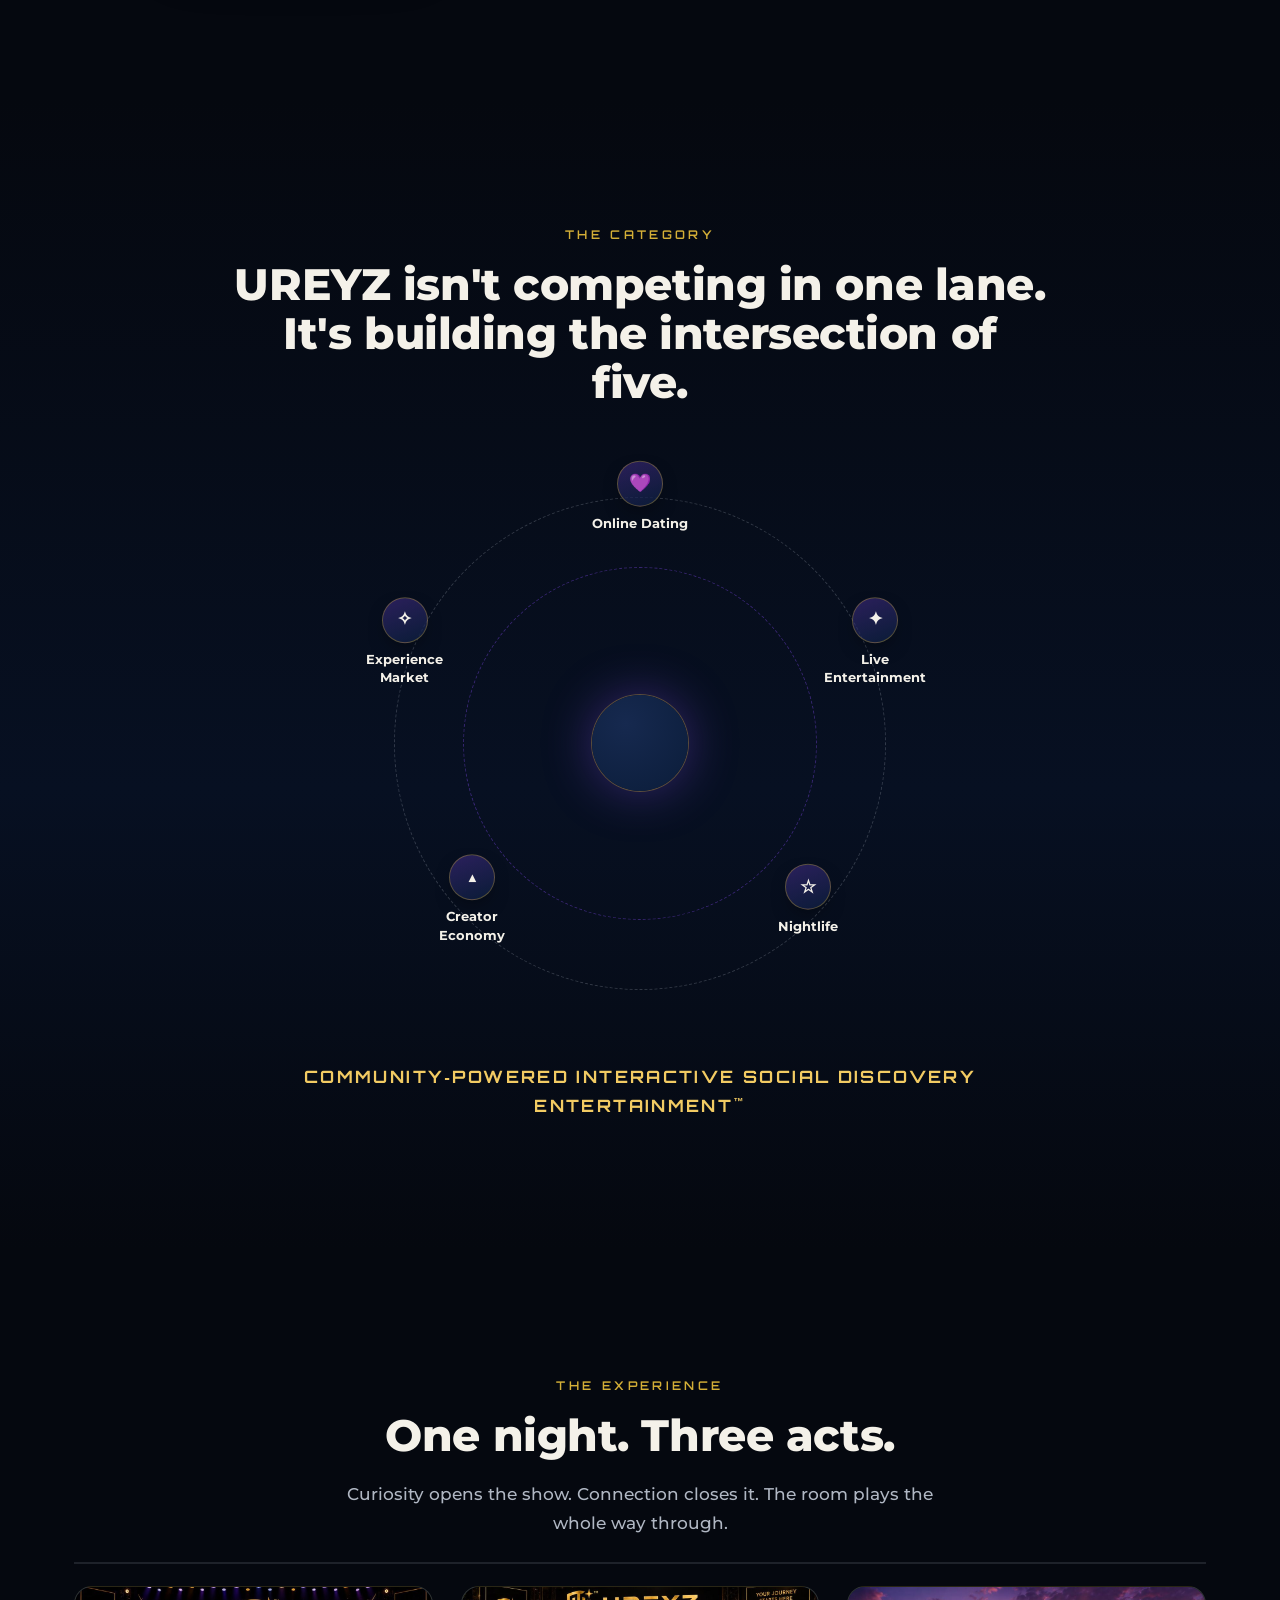
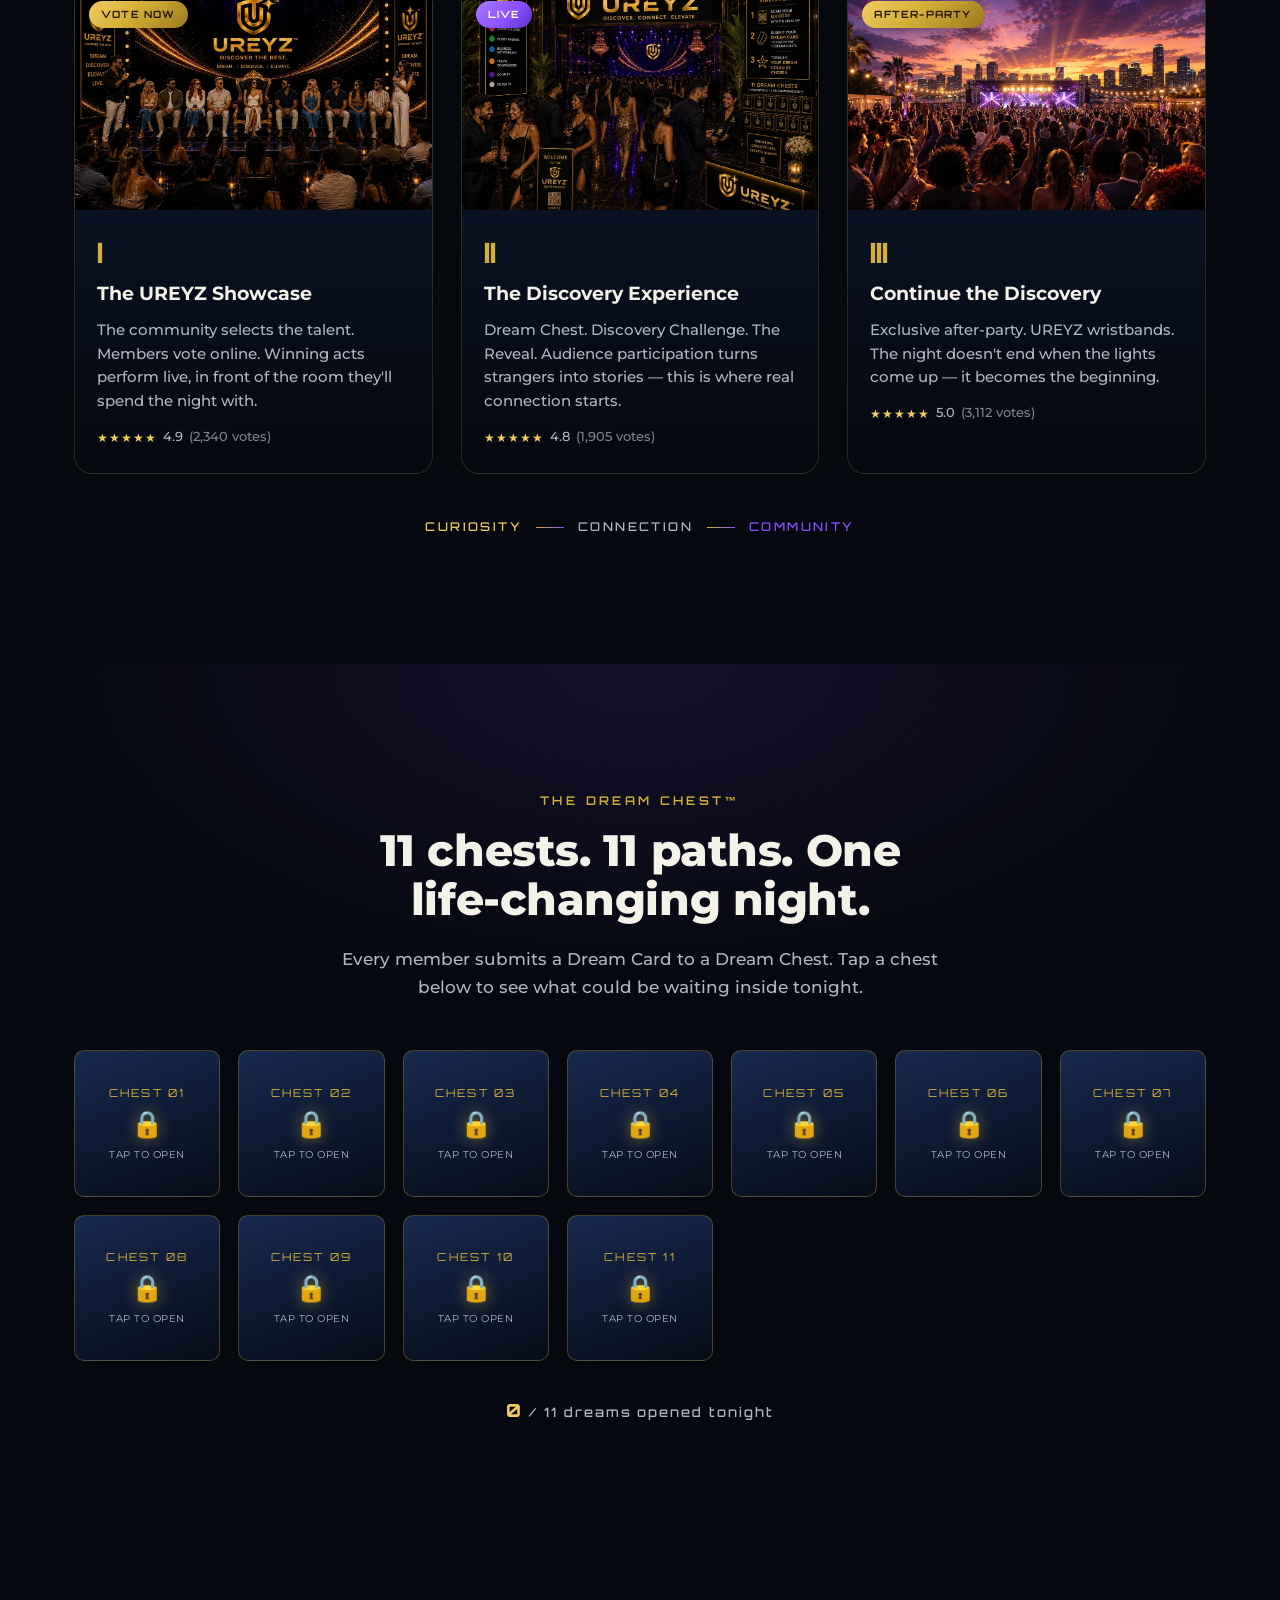
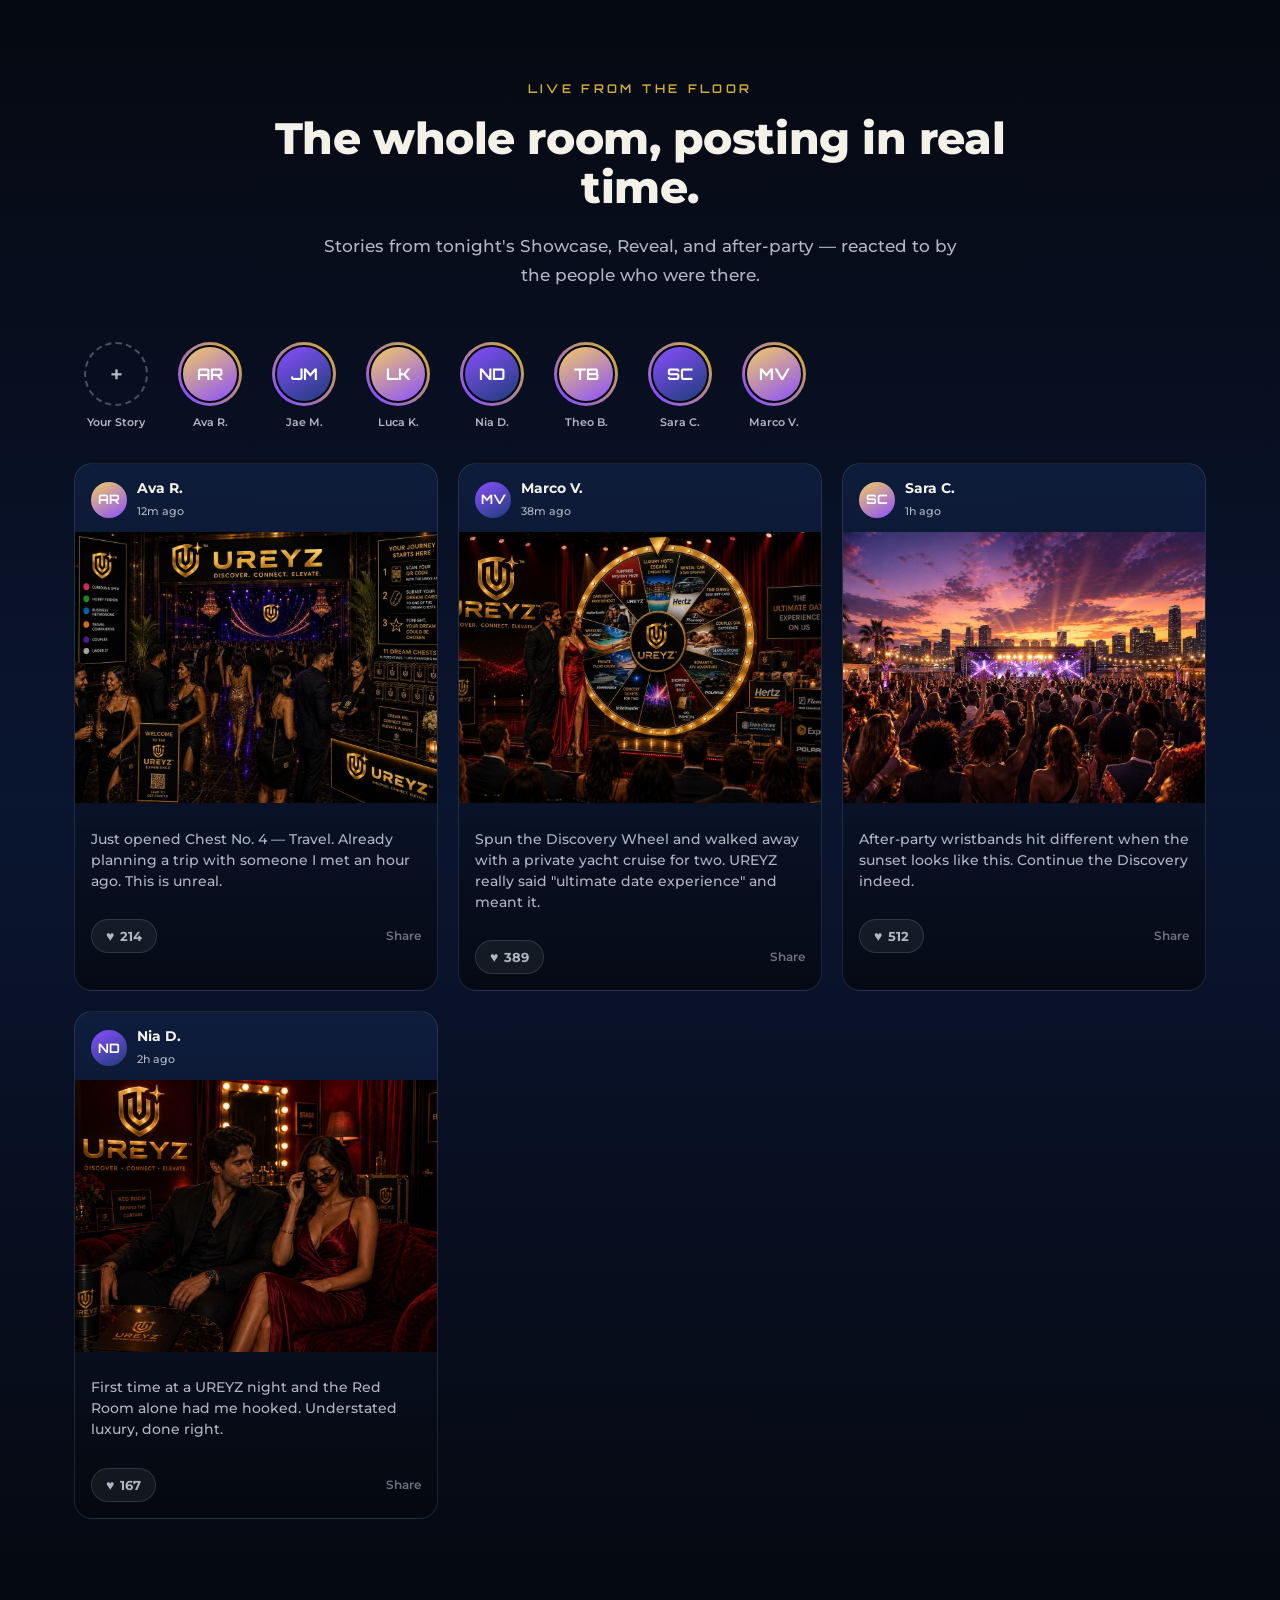
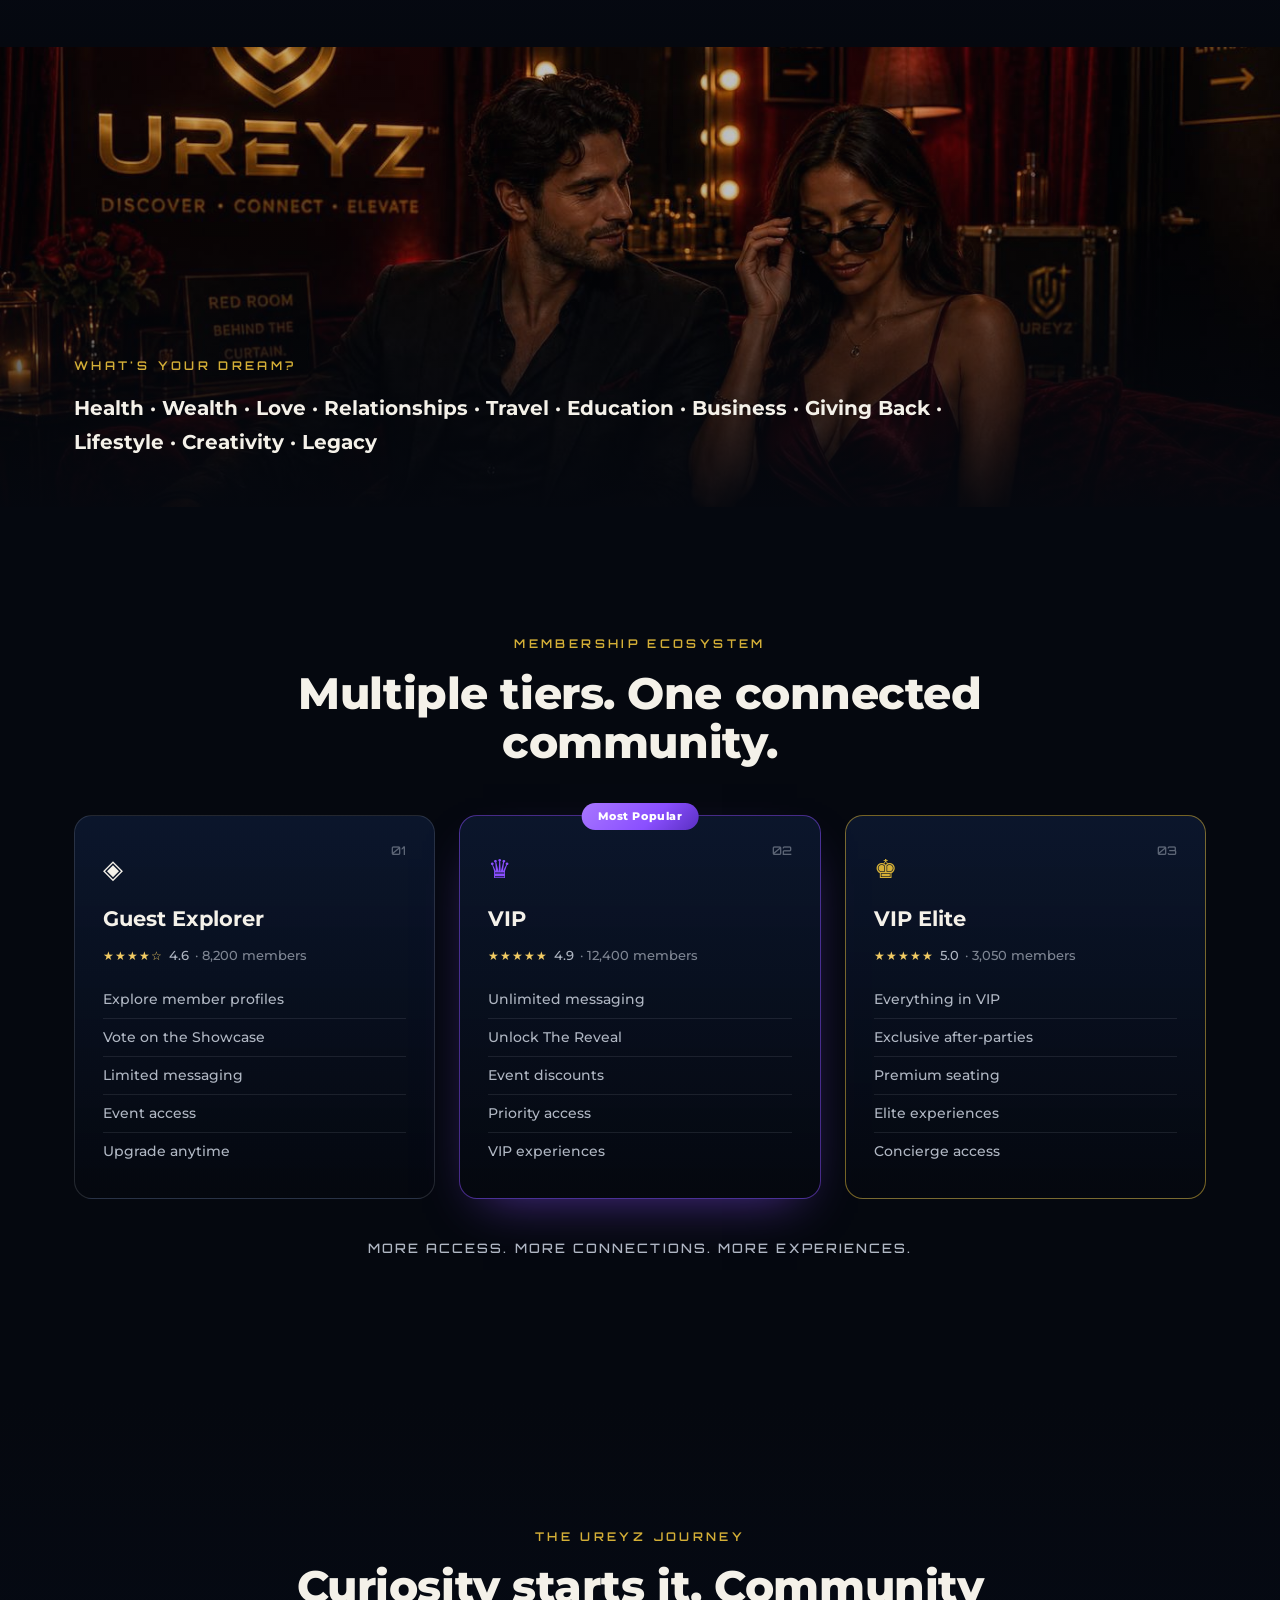
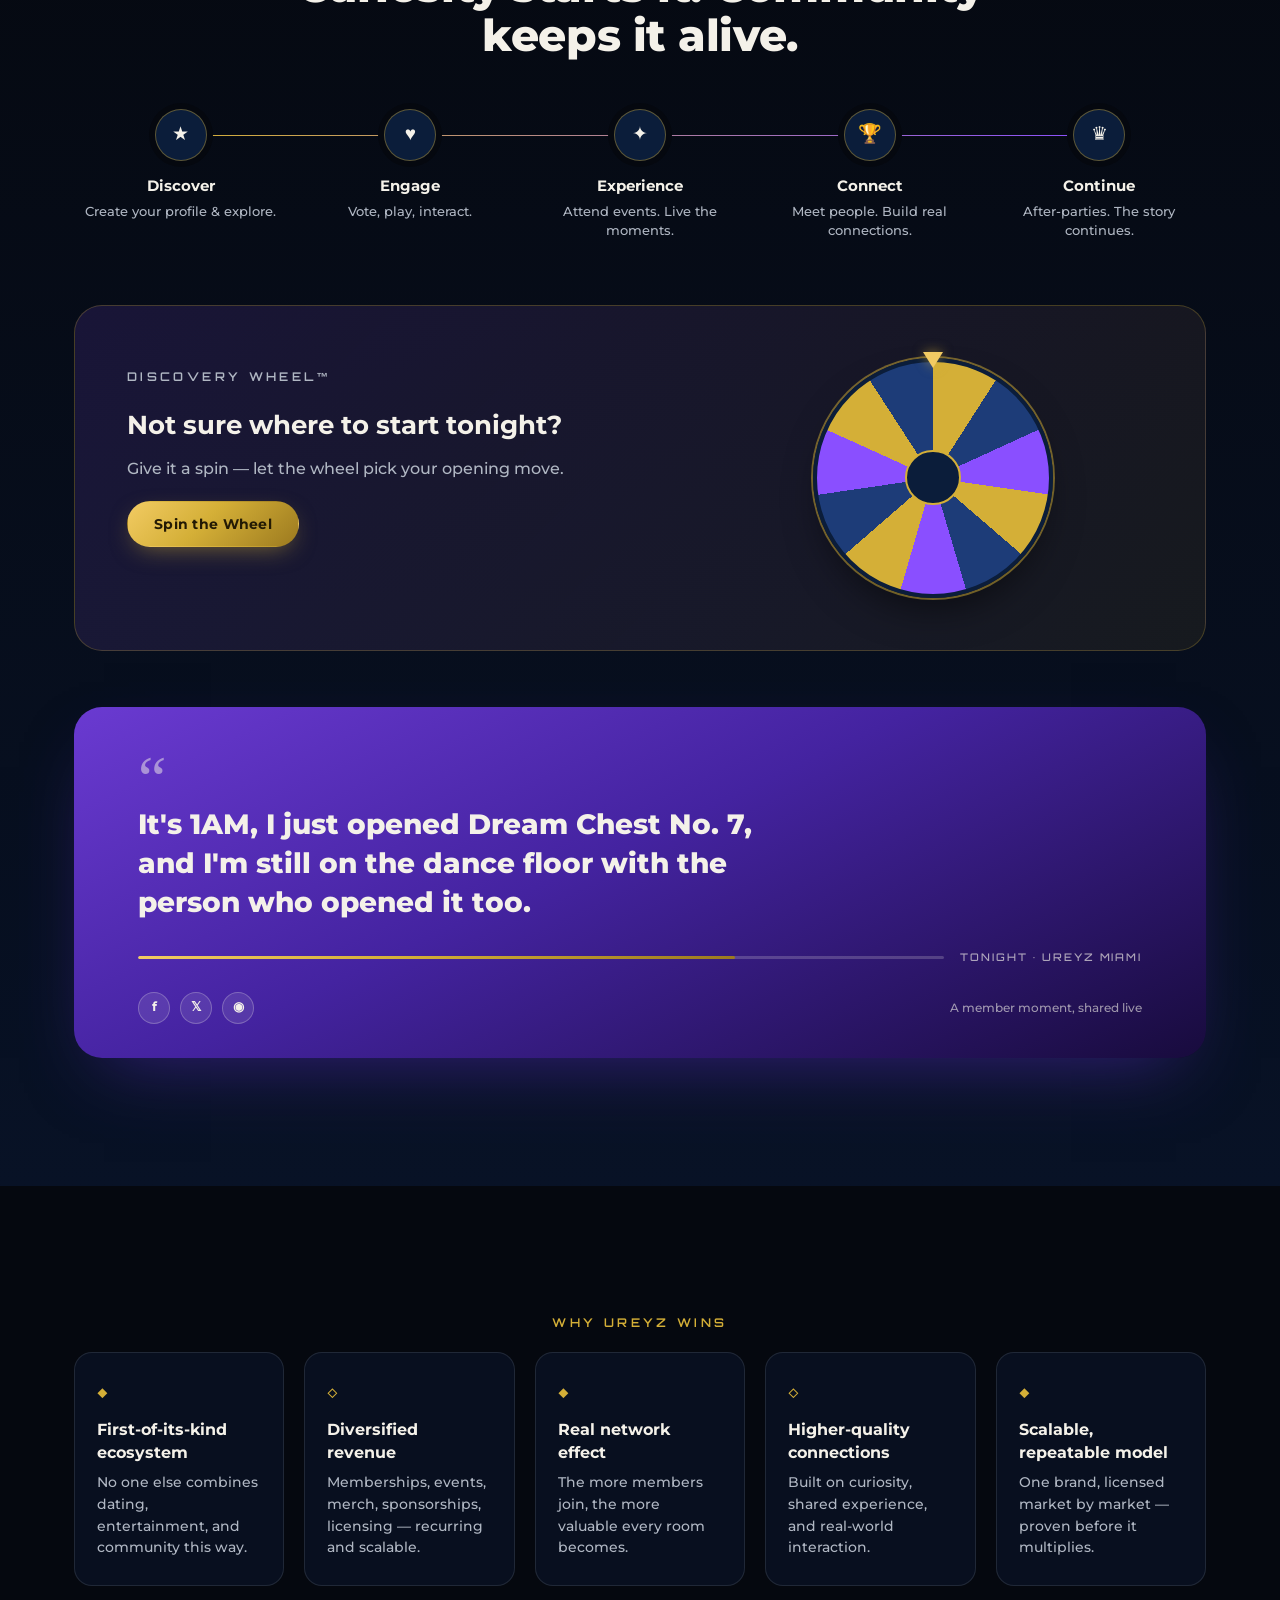
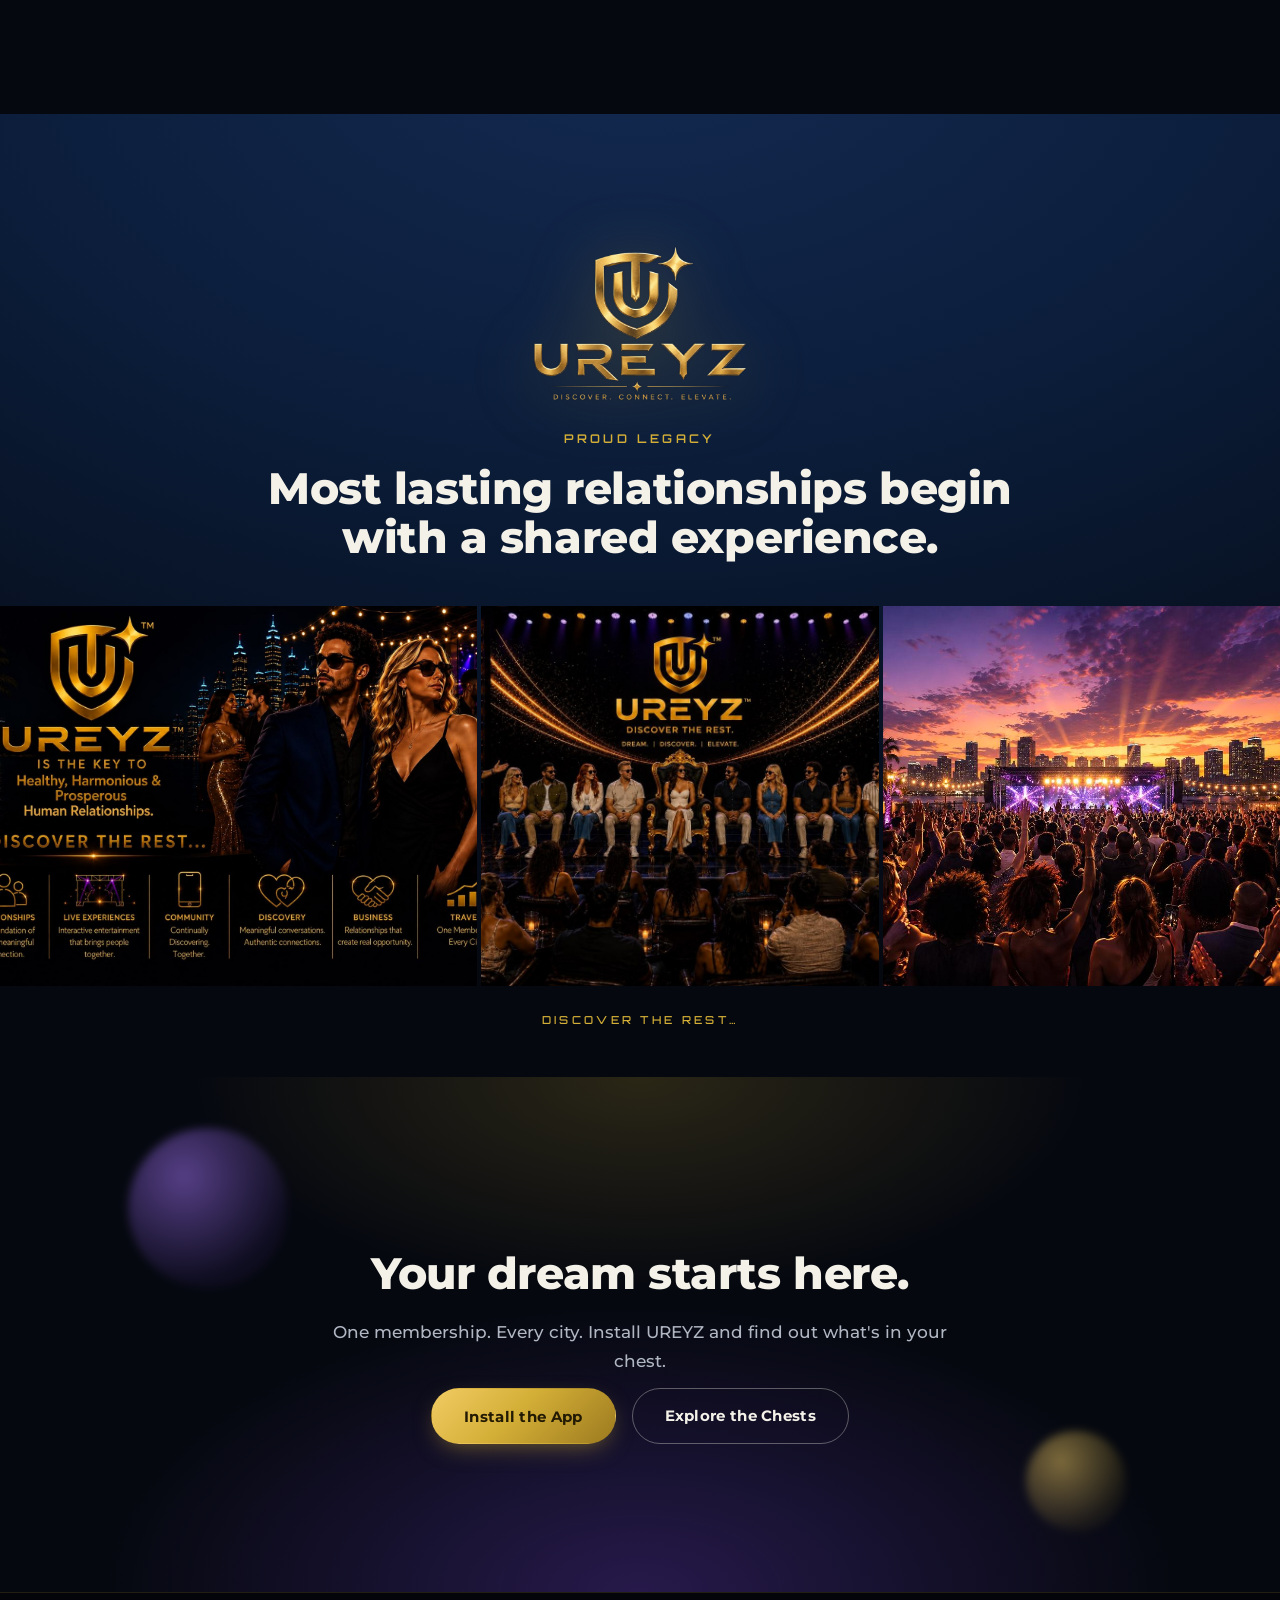
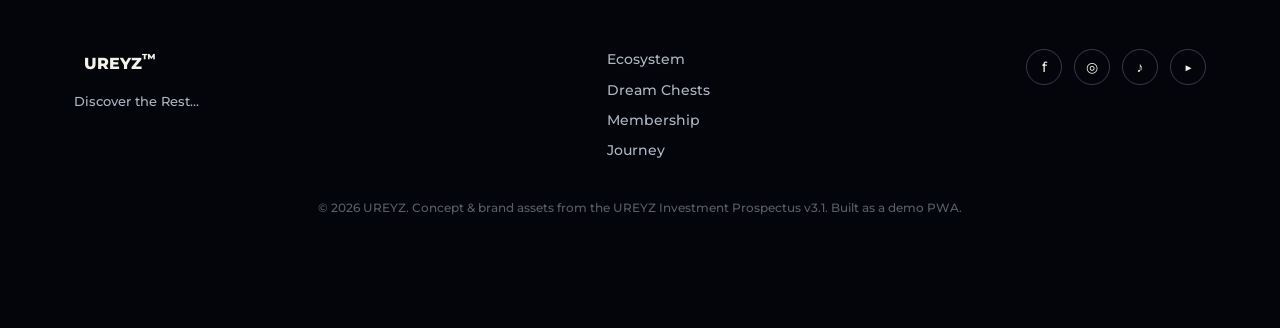
